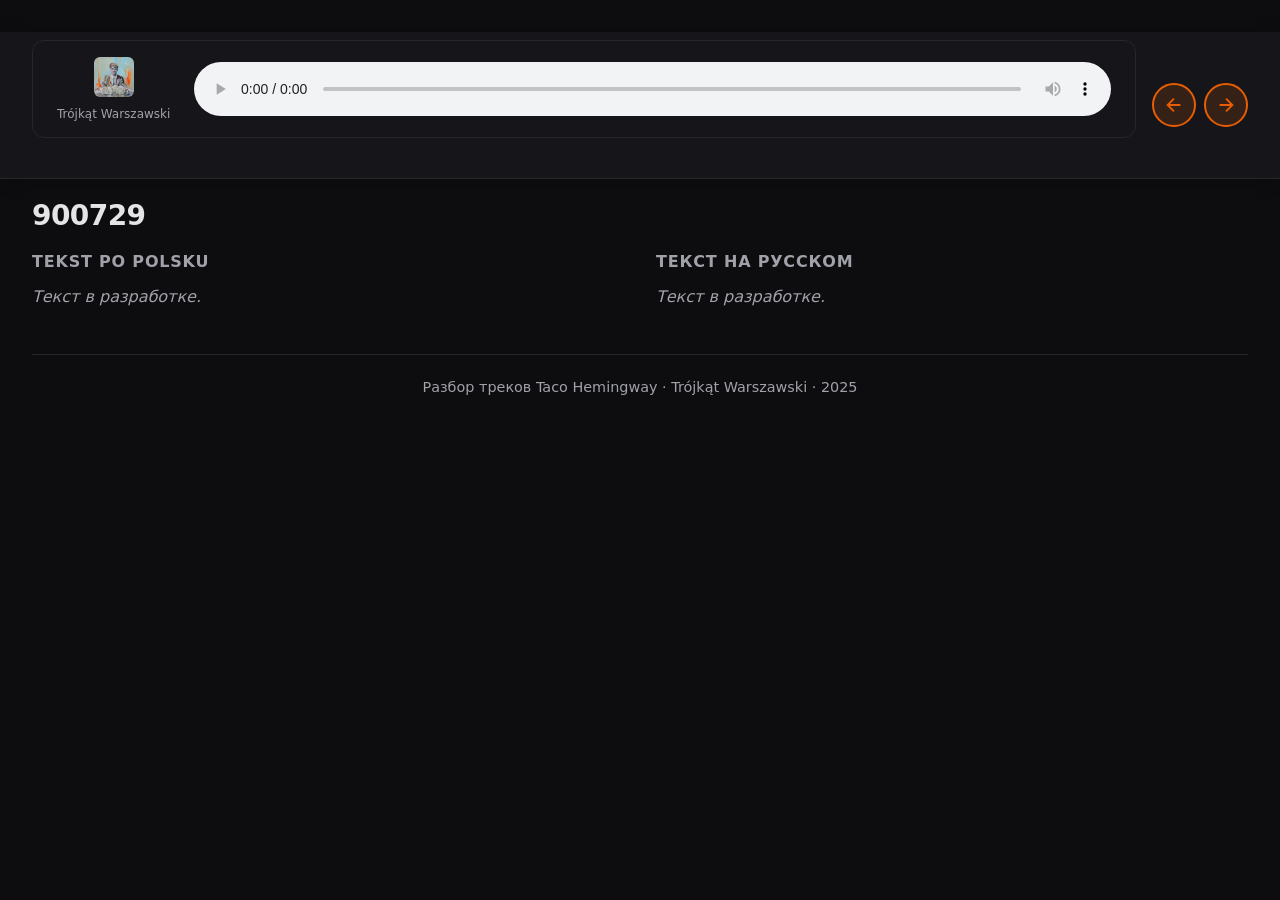
==== 900729.html @ 4ae5fe81 "Разбор треков: альбом, страницы треков, парные строки PL/RU, футер, мобильная вёрстка Made-with: Cur" ====
<!DOCTYPE html>
<html lang="ru">
<head>
  <meta charset="UTF-8">
  <meta name="viewport" content="width=device-width, initial-scale=1.0">
  <title>900729 — Разбор треков</title>
  <link rel="stylesheet" href="styles.css">
</head>
<body class="view-both">
  <section class="track-section visible" style="display: block;">
    <header class="track-top-bar">
      <div class="player-bar player-bar-inline">
        <div class="player-album-block">
          <div class="player-album-art">
            <img src="trojkat%20warszawski/Ok%C5%82adka%20-%20Geniusz%20Piotr%20Dudek.jpg" alt="Обложка">
          </div>
          <a href="album.html" class="track-album-link">Trójkąt Warszawski</a>
        </div>
        <div class="player-controls">
          <audio controls style="max-width: 100%; flex: 1;">
            <source src="trojkat%20warszawski/07%20-%20Taco%20Hemingway%20-%20900729%20-%202024%20Remaster.mp3" type="audio/mpeg">
          </audio>
        </div>
      </div>
      <nav class="track-nav" aria-label="Навигация по трекам">
        <a href="mieso.html" class="nav-arrow nav-arrow-left" aria-label="Предыдущий трек">
          <svg viewBox="0 0 24 24" fill="none" stroke="currentColor" stroke-width="2"><path d="M19 12H5M12 19l-7-7 7-7"/></svg>
        </a>
        <a href="album.html" class="nav-arrow nav-arrow-right" aria-label="К альбому">
          <svg viewBox="0 0 24 24" fill="none" stroke="currentColor" stroke-width="2"><path d="M5 12h14M12 5l7 7-7 7"/></svg>
        </a>
      </nav>
    </header>
    <div class="track-content-main">
    <h1 class="track-page-title">900729</h1>
    <div class="content-wrapper">
      <div class="lyrics-columns">
        <div class="lyrics-column"><h3>Tekst po polsku</h3><p class="lyrics-placeholder">Текст в разработке.</p></div>
        <div class="lyrics-column"><h3>Текст на русском</h3><p class="lyrics-placeholder">Текст в разработке.</p></div>
      </div>
    </div>
    </div>
    <footer class="site-footer">
      <p>Разбор треков Taco Hemingway · Trójkąt Warszawski · 2025</p>
    </footer>
  </section>
</body>
</html>
---- styles.css ----
* {
  margin: 0;
  padding: 0;
  box-sizing: border-box;
}

:root {
  --bg-dark: #0d0d0f;
  --bg-card: #16161a;
  /* Trójkąt Warszawski: оранжевые акценты с обложки */
  --accent: #e85d04;
  --accent-dim: rgba(232, 93, 4, 0.15);
  --text: #e4e4e7;
  --text-muted: #a1a1aa;
  --border: #27272a;
}

body {
  font-family: 'Segoe UI', system-ui, -apple-system, sans-serif;
  background: var(--bg-dark);
  color: var(--text);
  min-height: 100vh;
  overflow-x: hidden;
}

/* Landing */
.landing {
  position: relative;
  min-height: 100vh;
  display: flex;
  align-items: center;
  justify-content: center;
  padding: 2rem;
  position: relative;
  transition: opacity 0.6s ease, transform 0.6s ease;
}

.landing.hidden {
  opacity: 0;
  pointer-events: none;
  position: absolute;
  top: 0;
  left: 0;
  right: 0;
  transform: translateX(-100%);
}

.landing-content {
  display: flex;
  gap: 4rem;
  align-items: center;
  max-width: 1100px;
  margin-right: 5rem;
}

.rapper-photo img {
  width: 360px;
  height: 450px;
  object-fit: cover;
  border-radius: 12px;
  box-shadow: 0 20px 60px rgba(0,0,0,0.5);
}

.landing-text {
  max-width: 420px;
}

.landing-text h1 {
  font-size: 2.2rem;
  font-weight: 700;
  margin-bottom: 1rem;
  letter-spacing: -0.02em;
}

.landing-text p {
  color: var(--text-muted);
  line-height: 1.7;
  margin-bottom: 0.8rem;
}

/* Круглые стрелки */
.nav-arrow {
  position: absolute;
  top: 50%;
  transform: translateY(-50%);
  width: 64px;
  height: 64px;
  border-radius: 50%;
  border: 2px solid var(--accent);
  background: var(--accent-dim);
  color: var(--accent);
  cursor: pointer;
  display: flex;
  align-items: center;
  justify-content: center;
  transition: background 0.3s, transform 0.3s;
}

.nav-arrow:hover {
  background: var(--accent);
  color: white;
  transform: translateY(-50%) scale(1.05);
}

.nav-arrow svg {
  width: 28px;
  height: 28px;
}

.nav-arrow-right {
  right: 3rem;
}

.nav-arrow-left {
  left: 3rem;
}

/* Страница альбома */
.album-page {
  min-height: 100vh;
  display: none;
  flex-direction: column;
  align-items: center;
  justify-content: center;
  padding: 2rem;
  position: relative;
  opacity: 0;
  transform: translateX(60px);
  transition: opacity 0.7s ease, transform 0.7s ease;
}

.album-page.visible {
  display: flex;
  opacity: 1;
  transform: translateX(0);
}

.album-content {
  display: flex;
  gap: 4rem;
  align-items: flex-start;
  max-width: 1100px;
  margin: 0 5rem;
}

.album-cover img {
  width: 360px;
  height: 360px;
  object-fit: cover;
  border-radius: 12px;
  box-shadow: 0 20px 60px rgba(0, 0, 0, 0.5);
}

.album-info {
  flex: 1;
  min-width: 0;
}

.album-title {
  font-size: 2rem;
  font-weight: 700;
  line-height: 1.2;
  margin-bottom: 1rem;
  letter-spacing: -0.02em;
}

.album-subtitle {
  font-size: 1.1rem;
  font-weight: 500;
  color: var(--text-muted);
}

.album-description {
  color: var(--text-muted);
  line-height: 1.7;
  margin-bottom: 2rem;
}

.track-list {
  display: grid;
  grid-template-columns: 1fr 1fr;
  gap: 0.5rem 3rem;
}

/* Порядок: сначала столбец 1–4, потом столбец 5–7 */
.track-list-by-column {
  display: flex;
  gap: 3rem;
  flex-wrap: wrap;
}
.track-list-col {
  display: flex;
  flex-direction: column;
  gap: 0.5rem;
}
.track-num {
  color: var(--text-muted);
  font-weight: 600;
  margin-right: 0.35rem;
}

.track-link {
  color: var(--accent);
  text-decoration: none;
  padding: 0.3rem 0;
  transition: color 0.2s;
}

.track-link:hover {
  color: var(--text);
  text-decoration: underline;
}

/* Футер на странице альбома */
.site-footer {
  margin-top: 3rem;
  padding-top: 1.5rem;
  border-top: 1px solid var(--border);
  text-align: center;
  color: var(--text-muted);
  font-size: 0.9rem;
}
.site-footer p {
  margin: 0;
}

/* Блок с курсивом перед текстом песни — размер как у текста трека */
.lyrics-note {
  font-style: italic;
  color: var(--text-muted);
  font-size: 1rem;
  line-height: 2;
  margin: 0;
  padding: 1rem 1.25rem;
  background: var(--bg-card);
  border-left: 3px solid var(--accent);
  border-radius: 0 8px 8px 0;
}

/* Два блока примечаний: польский и русский */
.notes-block {
  margin-bottom: 1.5rem;
}
.note-block {
  margin-bottom: 1rem;
}
.note-block:last-child {
  margin-bottom: 0;
}
.note-label {
  font-size: 0.8rem;
  font-weight: 600;
  color: var(--text-muted);
  text-transform: uppercase;
  letter-spacing: 0.06em;
  margin-bottom: 0.35rem;
}
.note-block .lyrics-note {
  margin-bottom: 0;
}

/* Смысловые части текста — отступ между куплетом, бриджем и т.д. */
.lyrics-part {
  margin-top: 1.5rem;
}
.lyrics-part:first-child {
  margin-top: 0;
}

/* Переключатель режима: только PL / только RU / оба */
.view-toggles {
  display: flex;
  gap: 0.5rem;
  margin-bottom: 1.25rem;
  flex-wrap: wrap;
}
.view-toggle {
  padding: 0.5rem 1rem;
  font-size: 0.9rem;
  border: 1px solid var(--border);
  background: var(--bg-card);
  color: var(--text-muted);
  border-radius: 8px;
  cursor: pointer;
  transition: background 0.2s, color 0.2s, border-color 0.2s;
}
.view-toggle:hover {
  color: var(--text);
  border-color: var(--text-muted);
}
.view-toggle.active {
  background: var(--accent-dim);
  color: var(--accent);
  border-color: var(--accent);
}
body.view-pol .note-ru,
body.view-ru .note-pl {
  display: none;
}
body.view-pol .lyrics-column-ru,
body.view-ru .lyrics-column-pl {
  display: none;
}
body.view-pol .lyrics-line-ru,
body.view-ru .lyrics-line-pl {
  display: none;
}
body.view-pol .lyrics-columns,
body.view-ru .lyrics-columns {
  grid-template-columns: 1fr;
  max-width: 42rem;
  margin-left: auto;
  margin-right: auto;
  width: 100%;
}
body.view-pol .lyrics-line-pair,
body.view-ru .lyrics-line-pair {
  grid-template-columns: 1fr;
}
body.view-pol .lyrics-paired-headers,
body.view-ru .lyrics-paired-headers {
  grid-template-columns: 1fr;
}
body.view-pol .lyrics-line-pl {
  border-right: none;
  padding-right: 0;
  margin-right: 0;
}
body.view-ru .lyrics-line-ru {
  padding-left: 0;
}

/* Track section */
.track-section {
  position: relative;
  min-height: 100vh;
  padding: 2rem;
  opacity: 0;
  transform: translateX(60px);
  transition: opacity 0.7s ease, transform 0.7s ease;
}

.track-section.visible {
  opacity: 1;
  transform: translateX(0);
  display: block;
}

.track-section {
  padding-bottom: 2rem;
}

.track-content-main {
  max-width: 100%;
  padding-top: 0.25rem;
}

.lyrics-main {
  flex: 1;
  min-width: 0;
}

/* Верхняя панель: на всю ширину секции, липкая при прокрутке */
.track-top-bar {
  display: flex;
  flex-direction: row;
  align-items: stretch;
  gap: 1rem;
  flex-wrap: wrap;
  position: sticky;
  top: 0;
  z-index: 100;
  width: calc(100% + 4rem);
  margin-left: -2rem;
  margin-right: -2rem;
  margin-bottom: 1rem;
  padding: 0.5rem 1rem;
  padding-left: 2rem;
  padding-right: 2rem;
  background: var(--bg-card);
  border-bottom: 1px solid var(--border);
  box-shadow: 0 2px 16px rgba(0, 0, 0, 0.2);
  min-height: 52px;
}

/* Блок обложки + кликабельное название альбома */
.player-album-block {
  display: flex;
  flex-direction: column;
  align-items: center;
  gap: 0.25rem;
  flex-shrink: 0;
  justify-content: center;
}
.player-album-block .track-album-link {
  font-size: 0.75rem;
  color: var(--text-muted);
  text-decoration: none;
  white-space: nowrap;
  max-width: 100%;
  overflow: hidden;
  text-overflow: ellipsis;
}
.player-album-block .track-album-link:hover {
  color: var(--accent);
}

/* Плеер и стрелки одного размера по высоте, в одном стиле */
.player-bar-inline {
  flex: 1;
  min-width: 0;
  margin-bottom: 0;
  padding: 0.2rem 0;
  min-height: 52px;
  display: flex;
  align-items: center;
  gap: 0.75rem;
}
.player-bar-inline .player-album-art img {
  width: 40px;
  height: 40px;
  border-radius: 6px;
}
.player-bar-inline .player-info {
  display: none;
}
.player-bar-inline .player-controls {
  flex: 1;
  min-width: 0;
}

.track-top-bar .track-nav {
  display: flex;
  justify-content: center;
  align-items: center;
  gap: 0.5rem;
  margin: 0;
  padding: 0;
  flex-shrink: 0;
  min-height: 52px;
}
.track-top-bar .track-nav .nav-arrow {
  position: static;
  transform: none;
  width: 44px;
  height: 44px;
  border: 2px solid var(--accent);
  background: var(--accent-dim);
  color: var(--accent);
  border-radius: 50%;
}
.track-top-bar .track-nav .nav-arrow svg {
  width: 22px;
  height: 22px;
}
.track-top-bar .track-nav .nav-arrow:hover {
  background: var(--accent);
  color: white;
  border-color: var(--accent);
  transform: scale(1.05);
}

.track-page-title {
  font-size: 1.75rem;
  font-weight: 700;
  margin-bottom: 1.25rem;
  letter-spacing: -0.02em;
  color: var(--text);
}

.track-section {
  display: none;
}

body.track-view .track-section {
  display: block;
}


/* Плеер */
.player-bar {
  display: flex;
  align-items: center;
  gap: 1.5rem;
  position: relative;
  background: var(--bg-card);
  border: 1px solid var(--border);
  border-radius: 12px;
  padding: 1rem 1.5rem;
  margin-bottom: 2rem;
  max-width: 100%;
}

.player-album-art img {
  width: 56px;
  height: 56px;
  border-radius: 8px;
  object-fit: cover;
}

.player-controls {
  display: flex;
  align-items: center;
  gap: 1rem;
  flex: 1;
}

.player-btn {
  width: 44px;
  height: 44px;
  border-radius: 50%;
  border: none;
  background: var(--accent);
  color: white;
  cursor: pointer;
  display: flex;
  align-items: center;
  justify-content: center;
  transition: background 0.2s, transform 0.2s;
}

.player-btn:hover {
  background: #f48c06;
  transform: scale(1.05);
}

.player-btn svg {
  width: 22px;
  height: 22px;
}

.icon-play.hidden,
.icon-pause.hidden {
  display: none;
}

.player-info {
  display: flex;
  flex-direction: column;
  gap: 0.2rem;
  align-items: flex-start;
}

.track-title {
  font-weight: 600;
  font-size: 1rem;
}

.album-button {
  margin-top: 0.15rem;
  padding: 0;
  border: none;
  background: transparent;
  color: var(--text-muted);
  font-size: 0.85rem;
  display: inline-flex;
  align-items: center;
  gap: 0.25rem;
  cursor: pointer;
}

.album-button:hover {
  color: var(--accent);
}

.album-button-caret {
  font-size: 0.7rem;
}

/* Выпадающее окно альбома в плеере */
.album-dropdown {
  position: absolute;
  top: 100%;
  right: 1.5rem;
  margin-top: 0.75rem;
  width: 220px;
  background: var(--bg-card);
  border: 1px solid var(--border);
  border-radius: 10px;
  box-shadow: 0 18px 40px rgba(0, 0, 0, 0.5);
  opacity: 0;
  transform: translateY(4px);
  pointer-events: none;
  transition: opacity 0.2s ease, transform 0.2s ease;
  z-index: 20;
}

.album-dropdown.open {
  opacity: 1;
  transform: translateY(0);
  pointer-events: auto;
}

.album-dropdown-header {
  padding: 0.75rem 0.9rem;
  border-bottom: 1px solid var(--border);
  font-size: 0.75rem;
  text-transform: uppercase;
  letter-spacing: 0.08em;
  color: var(--text-muted);
}

.album-dropdown-tracks {
  padding: 0.4rem 0.9rem 0.6rem;
  display: flex;
  flex-direction: column;
  gap: 0.2rem;
}

.album-dropdown .track-link {
  font-size: 0.9rem;
  padding: 0.25rem 0;
}

/* Контент: колонки + справочник */
.content-wrapper {
  display: flex;
  gap: 2rem;
  align-items: flex-start;
}

.lyrics-columns {
  flex: 1;
  display: grid;
  grid-template-columns: 1fr 1fr;
  gap: 2rem;
  min-width: 0;
}

/* Парные строки: польский и русский друг напротив друга, строка в строку */
.lyrics-paired {
  display: flex;
  flex-direction: column;
  gap: 0;
  min-width: 0;
}
.lyrics-paired-headers {
  display: grid;
  grid-template-columns: 1fr 1fr;
  gap: 2rem;
  margin-bottom: 1rem;
}
.lyrics-paired-headers h3 {
  font-size: 1rem;
  font-weight: 600;
  color: var(--text-muted);
  margin: 0;
  text-transform: uppercase;
  letter-spacing: 0.05em;
}
.lyrics-line-pair {
  display: grid;
  grid-template-columns: 1fr 1fr;
  gap: 2rem;
  align-items: start;
  min-width: 0;
  padding: 0.5rem 0;
  border-bottom: 1px solid rgba(255, 255, 255, 0.06);
}
.lyrics-line-pair:last-child {
  border-bottom: none;
}
/* На десктопе: левая колонка — польский, правая — русский, тонкий разделитель */
.lyrics-line-pl {
  padding-right: 1rem;
  border-right: 1px solid rgba(255, 255, 255, 0.08);
  margin-right: -1px;
}
.lyrics-line-ru {
  padding-left: 1rem;
}
.lyrics-line-pl,
.lyrics-line-ru {
  min-width: 0;
}
.lyrics-line-pl p,
.lyrics-line-ru p {
  margin: 0;
  font-size: 1rem;
  line-height: 1.75;
}
.lyrics-line-pair p + p {
  margin-top: 0.5rem;
}

.lyrics-column h3 {
  font-size: 1rem;
  font-weight: 600;
  color: var(--text-muted);
  margin-bottom: 1rem;
  text-transform: uppercase;
  letter-spacing: 0.05em;
}

.lyrics-text {
  font-size: 1rem;
  line-height: 2;
}

.lyrics-text p {
  margin-bottom: 0.5rem;
}

/* Ключевые слова — фон в прямоугольнике */
.keyword {
  background: var(--accent-dim);
  color: var(--accent);
  padding: 0.15em 0.4em;
  border-radius: 4px;
  cursor: pointer;
  transition: background 0.2s, color 0.2s;
}

.keyword:hover {
  background: var(--accent);
  color: white;
}

/* Справочная панель (как Genius) — липкая, с отступом от верха, увеличенный размер */
/* Справка: top и max-height задаются в JS по высоте хедера (fallback — до выполнения скрипта) */
.reference-panel {
  width: 400px;
  flex-shrink: 0;
  align-self: flex-start;
  position: sticky;
  top: 6rem;
  max-height: calc(100vh - 7rem);
  z-index: 50;
  background: var(--bg-card);
  border: 1px solid var(--border);
  border-radius: 12px;
  overflow: hidden;
  opacity: 0;
  transform: translateX(20px);
  pointer-events: none;
  transition: opacity 0.3s, transform 0.3s;
}

.reference-panel.open {
  opacity: 1;
  transform: translateX(0);
  pointer-events: auto;
}

.reference-header {
  display: flex;
  justify-content: space-between;
  align-items: center;
  padding: 1rem 1.25rem;
  border-bottom: 1px solid var(--border);
}

.reference-header h4 {
  font-size: 0.9rem;
  font-weight: 600;
  color: var(--text-muted);
  text-transform: uppercase;
  letter-spacing: 0.05em;
}
.reference-header h4.reference-phrase {
  text-transform: none;
  letter-spacing: 0;
  color: var(--accent);
  font-size: 1.1rem;
}

.close-reference {
  width: 28px;
  height: 28px;
  border: none;
  background: transparent;
  color: var(--text-muted);
  font-size: 1.5rem;
  cursor: pointer;
  line-height: 1;
  padding: 0;
  transition: color 0.2s;
}

.close-reference:hover {
  color: var(--text);
}

.reference-content {
  padding: 1.25rem;
  overflow-y: auto;
  max-height: 420px;
}

.reference-placeholder {
  color: var(--text-muted);
  font-size: 0.9rem;
}

.reference-content h5 {
  font-size: 1rem;
  margin-bottom: 0.5rem;
  color: var(--accent);
}

.reference-content p {
  font-size: 0.9rem;
  line-height: 1.6;
  color: var(--text-muted);
  margin-bottom: 1rem;
}
.reference-content p:last-child {
  margin-bottom: 0;
}
.reference-quote {
  border-left: 4px solid var(--accent);
  padding-left: 1rem;
  margin: 1rem 0;
  font-size: 0.9rem;
  line-height: 1.6;
  color: var(--text-muted);
  font-style: italic;
}
.reference-content .reference-quote + .reference-video,
.reference-content p + .reference-video {
  margin-top: 1rem;
}

.reference-video {
  margin-top: 1rem;
  position: relative;
  padding-bottom: 56.25%;
  height: 0;
  overflow: hidden;
}

.reference-video iframe {
  position: absolute;
  top: 0;
  left: 0;
  width: 100%;
  height: 100%;
  border-radius: 8px;
}

.reference-video-link {
  display: inline-block;
  margin-top: 0.5rem;
  font-size: 0.85rem;
  color: var(--accent);
  text-decoration: none;
}
.reference-video-link:hover {
  text-decoration: underline;
}

.track-album-link {
  font-size: 0.85rem;
  color: var(--text-muted);
  text-decoration: none;
  margin-top: 0.15rem;
}

.track-album-link:hover {
  color: var(--accent);
}

.track-nav {
  display: flex;
  justify-content: space-between;
  align-items: center;
  margin-top: 2rem;
  padding: 0 1rem;
}

/* Фиксированные кнопки навигации — всегда в зоне видимости */
.nav-arrow-fixed {
  position: fixed;
  left: 1.5rem;
  top: 50%;
  transform: translateY(-50%);
  z-index: 100;
}
.nav-arrow-fixed:hover {
  transform: translateY(-50%) scale(1.05);
}
.track-nav-fixed {
  position: fixed;
  bottom: 1.5rem;
  left: 50%;
  transform: translateX(-50%);
  margin-top: 0;
  padding: 0.5rem 1rem;
  gap: 2rem;
  background: var(--bg-card);
  border: 1px solid var(--border);
  border-radius: 999px;
  box-shadow: 0 8px 32px rgba(0, 0, 0, 0.4);
  z-index: 100;
}
.track-nav-fixed .nav-arrow {
  position: static;
  transform: none;
}
.track-nav-fixed .nav-arrow:hover {
  transform: scale(1.05);
}

.lyrics-placeholder {
  color: var(--text-muted);
  font-style: italic;
}

/* Адаптив */
@media (max-width: 900px) {
  .landing-content,
  .album-content {
    flex-direction: column;
    margin-right: 0;
    margin: 0;
  }

  .rapper-photo img {
    width: 280px;
    height: 350px;
  }

  .album-cover img {
    width: 280px;
    height: 280px;
  }

  .track-list {
    grid-template-columns: 1fr;
  }

  .nav-arrow-right {
    right: 1.5rem;
  }

  .nav-arrow-left {
    left: 1.5rem;
  }

  .lyrics-columns {
    grid-template-columns: 1fr;
  }

  .lyrics-line-pair,
  .lyrics-paired-headers {
    grid-template-columns: 1fr;
  }

  /* На мобильном: пара = один блок, польская строка сразу над русской, визуально одна группа */
  .lyrics-line-pair {
    gap: 0.5rem;
    background: rgba(255, 255, 255, 0.03);
    border-radius: 8px;
    padding: 0.6rem 0.75rem;
    margin-bottom: 0.5rem;
    border-bottom: none;
    border: 1px solid rgba(255, 255, 255, 0.06);
  }
  .lyrics-line-pair:last-child {
    border-bottom: 1px solid rgba(255, 255, 255, 0.06);
  }
  /* В паре: сверху польский, снизу русский (порядок в DOM), разделитель между ними */
  .lyrics-line-pair .lyrics-line-pl {
    padding-right: 0;
    padding-bottom: 0.35rem;
    border-right: none;
    border-bottom: 1px solid rgba(255, 255, 255, 0.06);
    margin-right: 0;
  }
  .lyrics-line-pair .lyrics-line-ru {
    padding-left: 0;
    padding-top: 0.35rem;
    color: var(--text-muted);
    font-size: 0.95em;
  }

  .content-wrapper {
    flex-direction: column;
  }

  .reference-panel {
    width: 100%;
    max-height: 300px;
  }

  /* Мобильный хедер: плеер и стрелки в одну линию, компактно */
  .track-section {
    padding-left: 1rem;
    padding-right: 1rem;
    padding-bottom: 1.5rem;
  }
  .track-top-bar {
    flex-wrap: nowrap;
    padding: 0.4rem 0.75rem;
    padding-left: 1rem;
    padding-right: 1rem;
    margin-left: -1rem;
    margin-right: -1rem;
    width: calc(100% + 2rem);
    gap: 0.5rem;
    min-height: 48px;
  }
  .player-bar-inline {
    flex: 1;
    min-width: 0;
    min-height: 48px;
    padding: 0;
    gap: 0.5rem;
  }
  .player-bar-inline .player-album-art img {
    width: 36px;
    height: 36px;
  }
  .player-bar-inline .player-controls audio {
    min-width: 0;
  }
  .track-top-bar .track-nav {
    flex-shrink: 0;
    gap: 0.35rem;
    min-height: 48px;
  }
  .track-top-bar .track-nav .nav-arrow {
    width: 38px;
    height: 38px;
  }
  .track-top-bar .track-nav .nav-arrow svg {
    width: 18px;
    height: 18px;
  }
  .track-page-title {
    font-size: 1.4rem;
    margin-bottom: 1rem;
  }
}

/* Очень узкий экран: ещё компактнее */
@media (max-width: 480px) {
  .track-top-bar {
    padding: 0.35rem 0.5rem;
    padding-left: 0.75rem;
    padding-right: 0.75rem;
    margin-left: -0.75rem;
    margin-right: -0.75rem;
    width: calc(100% + 1.5rem);
    min-height: 44px;
  }
  .player-bar-inline {
    min-height: 44px;
  }
  .player-bar-inline .player-album-art img {
    width: 32px;
    height: 32px;
  }
  /* На очень узком экране название альбома под обложкой скрываем, чтобы влезло */
  .player-bar-inline .track-album-link {
    display: none;
  }
  .track-top-bar .track-nav {
    min-height: 44px;
  }
  .track-top-bar .track-nav .nav-arrow {
    width: 34px;
    height: 34px;
  }
  .track-top-bar .track-nav .nav-arrow svg {
    width: 16px;
    height: 16px;
  }
  .track-section {
    padding-left: 0.75rem;
    padding-right: 0.75rem;
  }
  .view-toggles {
    flex-wrap: wrap;
    gap: 0.35rem;
  }
  .view-toggle {
    padding: 0.35rem 0.6rem;
    font-size: 0.8rem;
  }
}
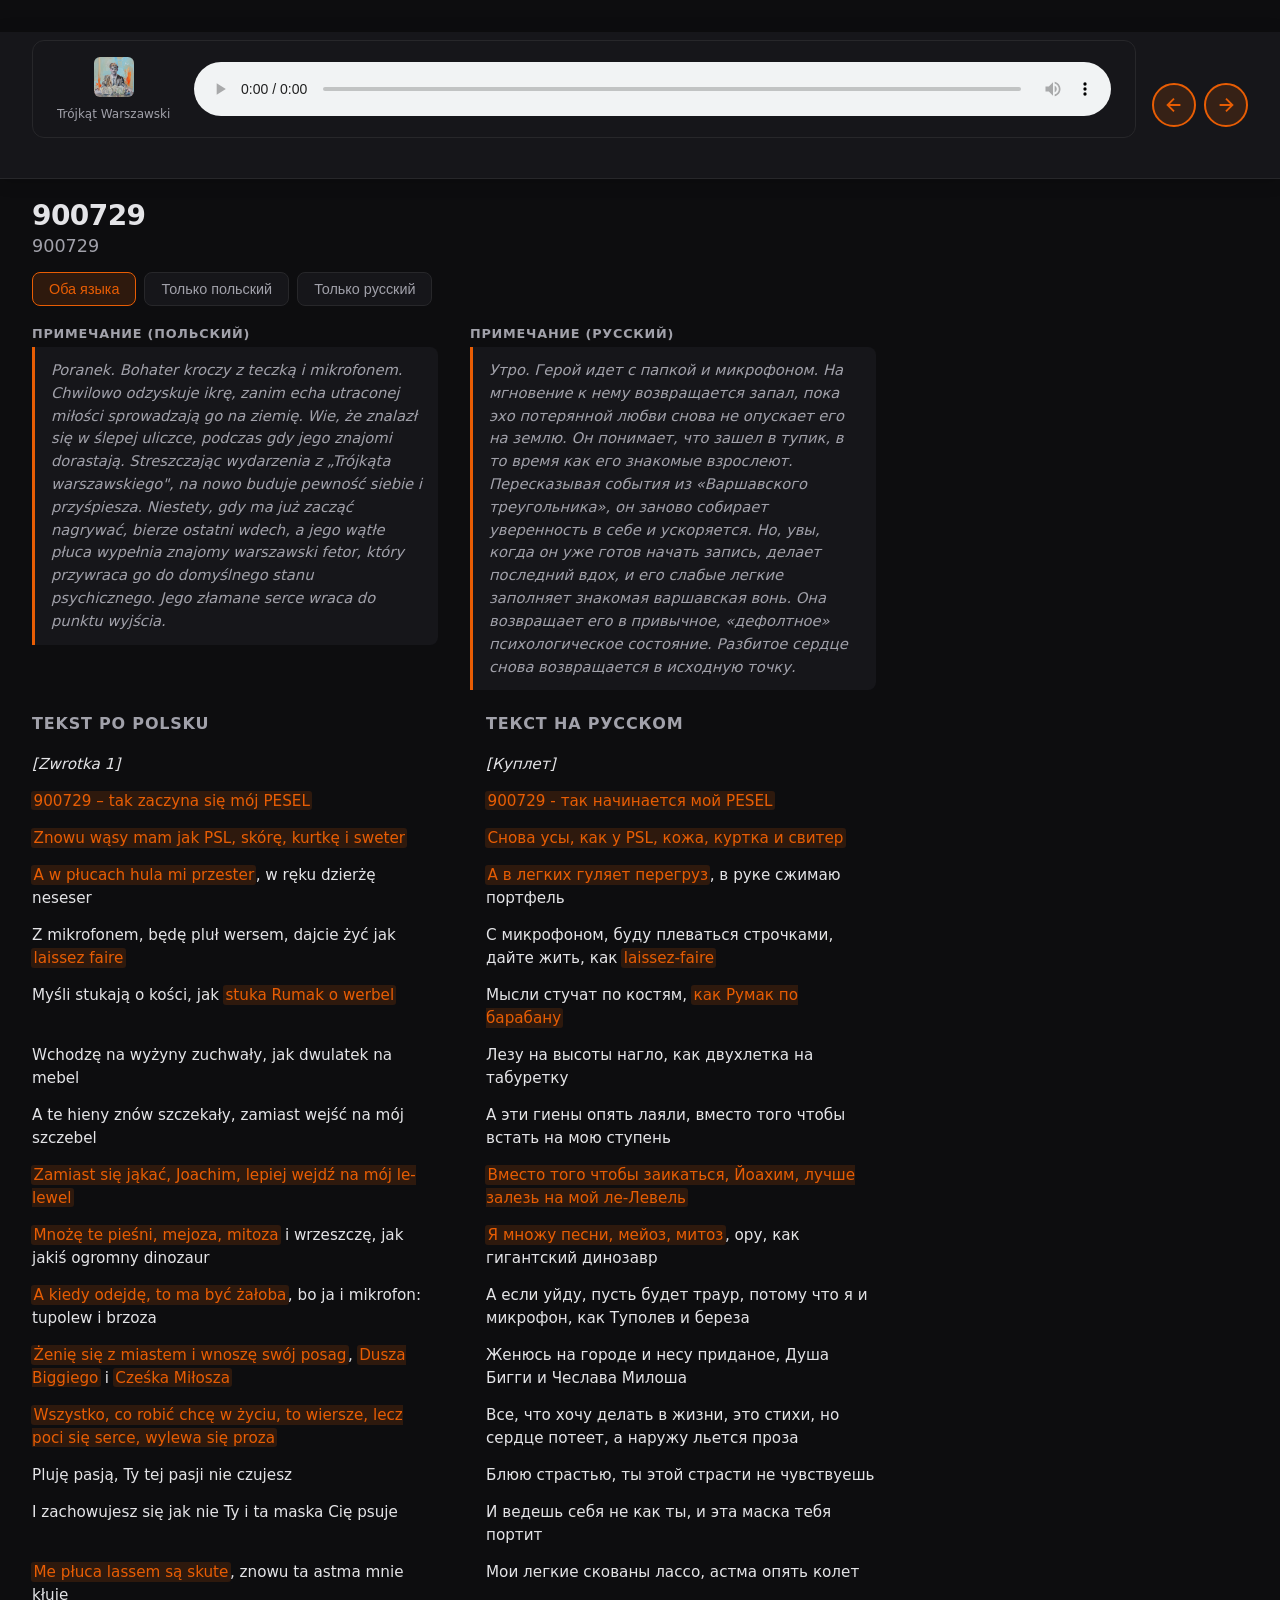
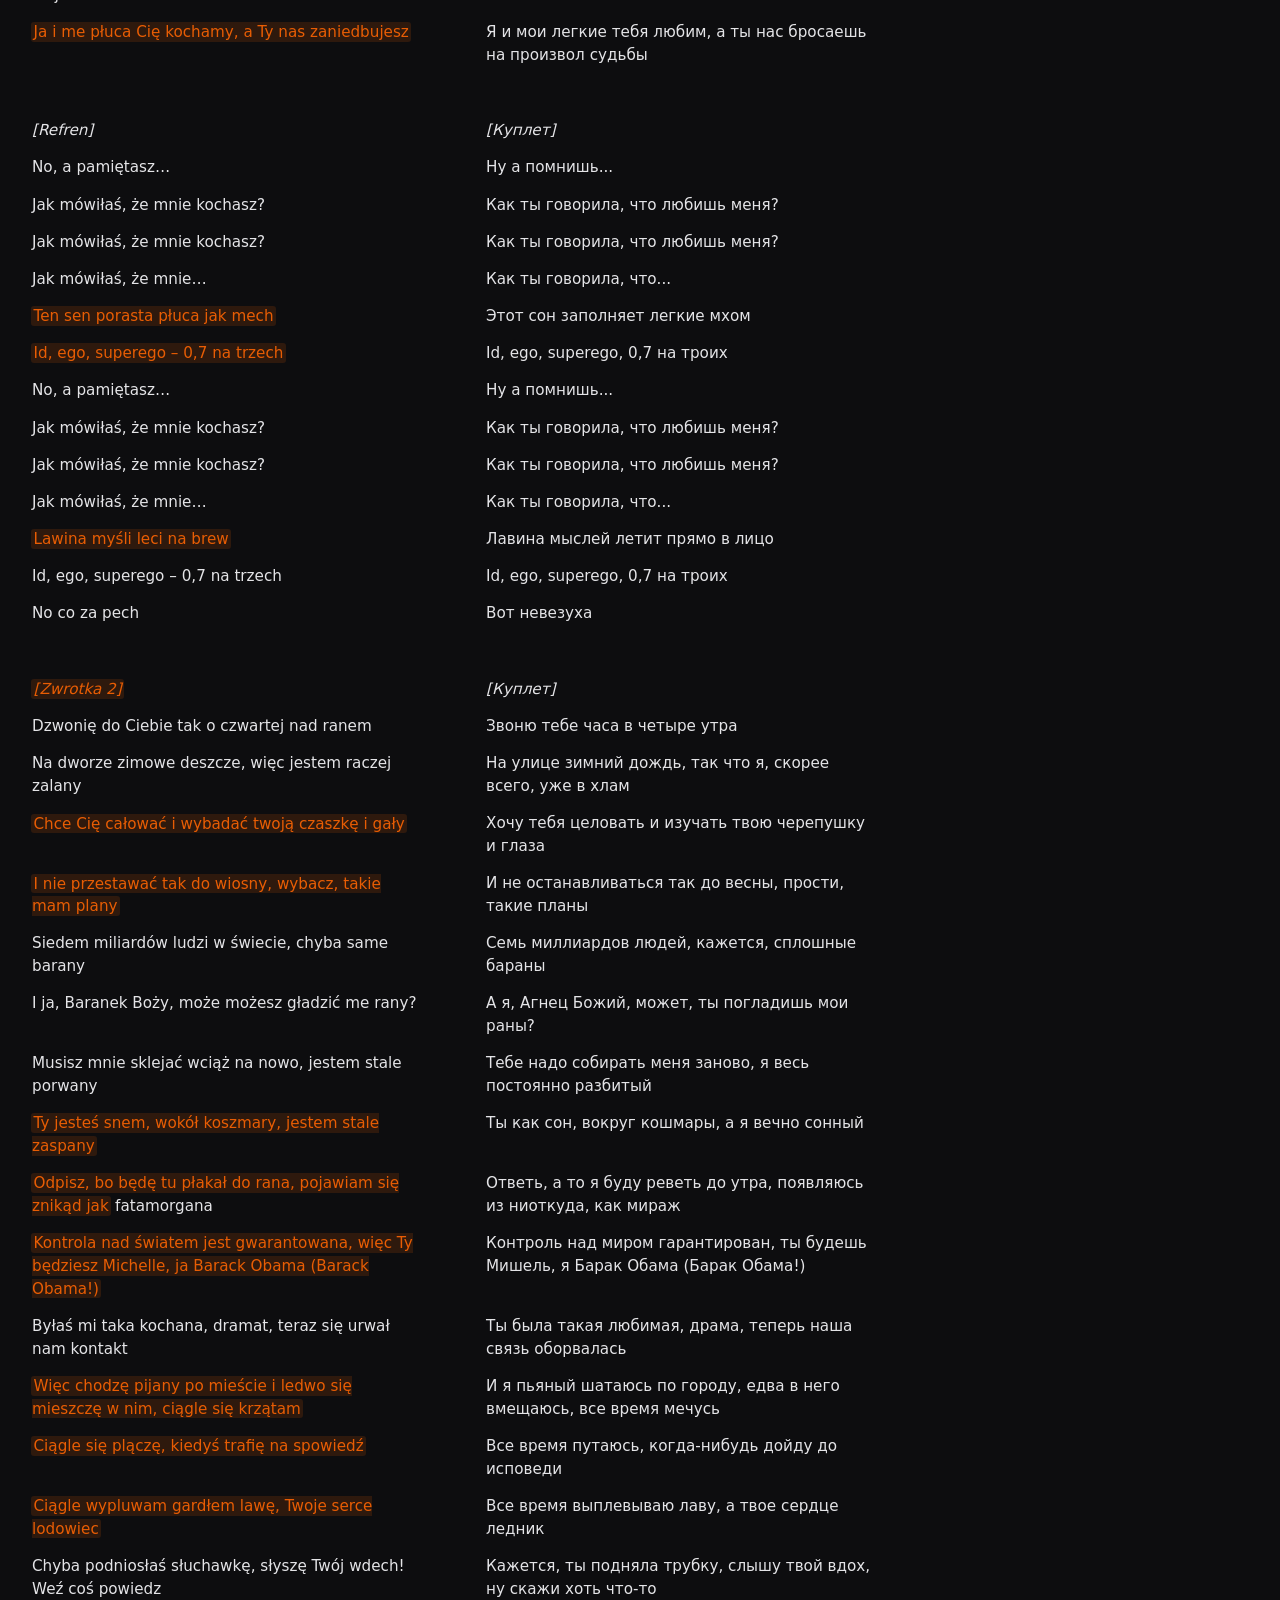
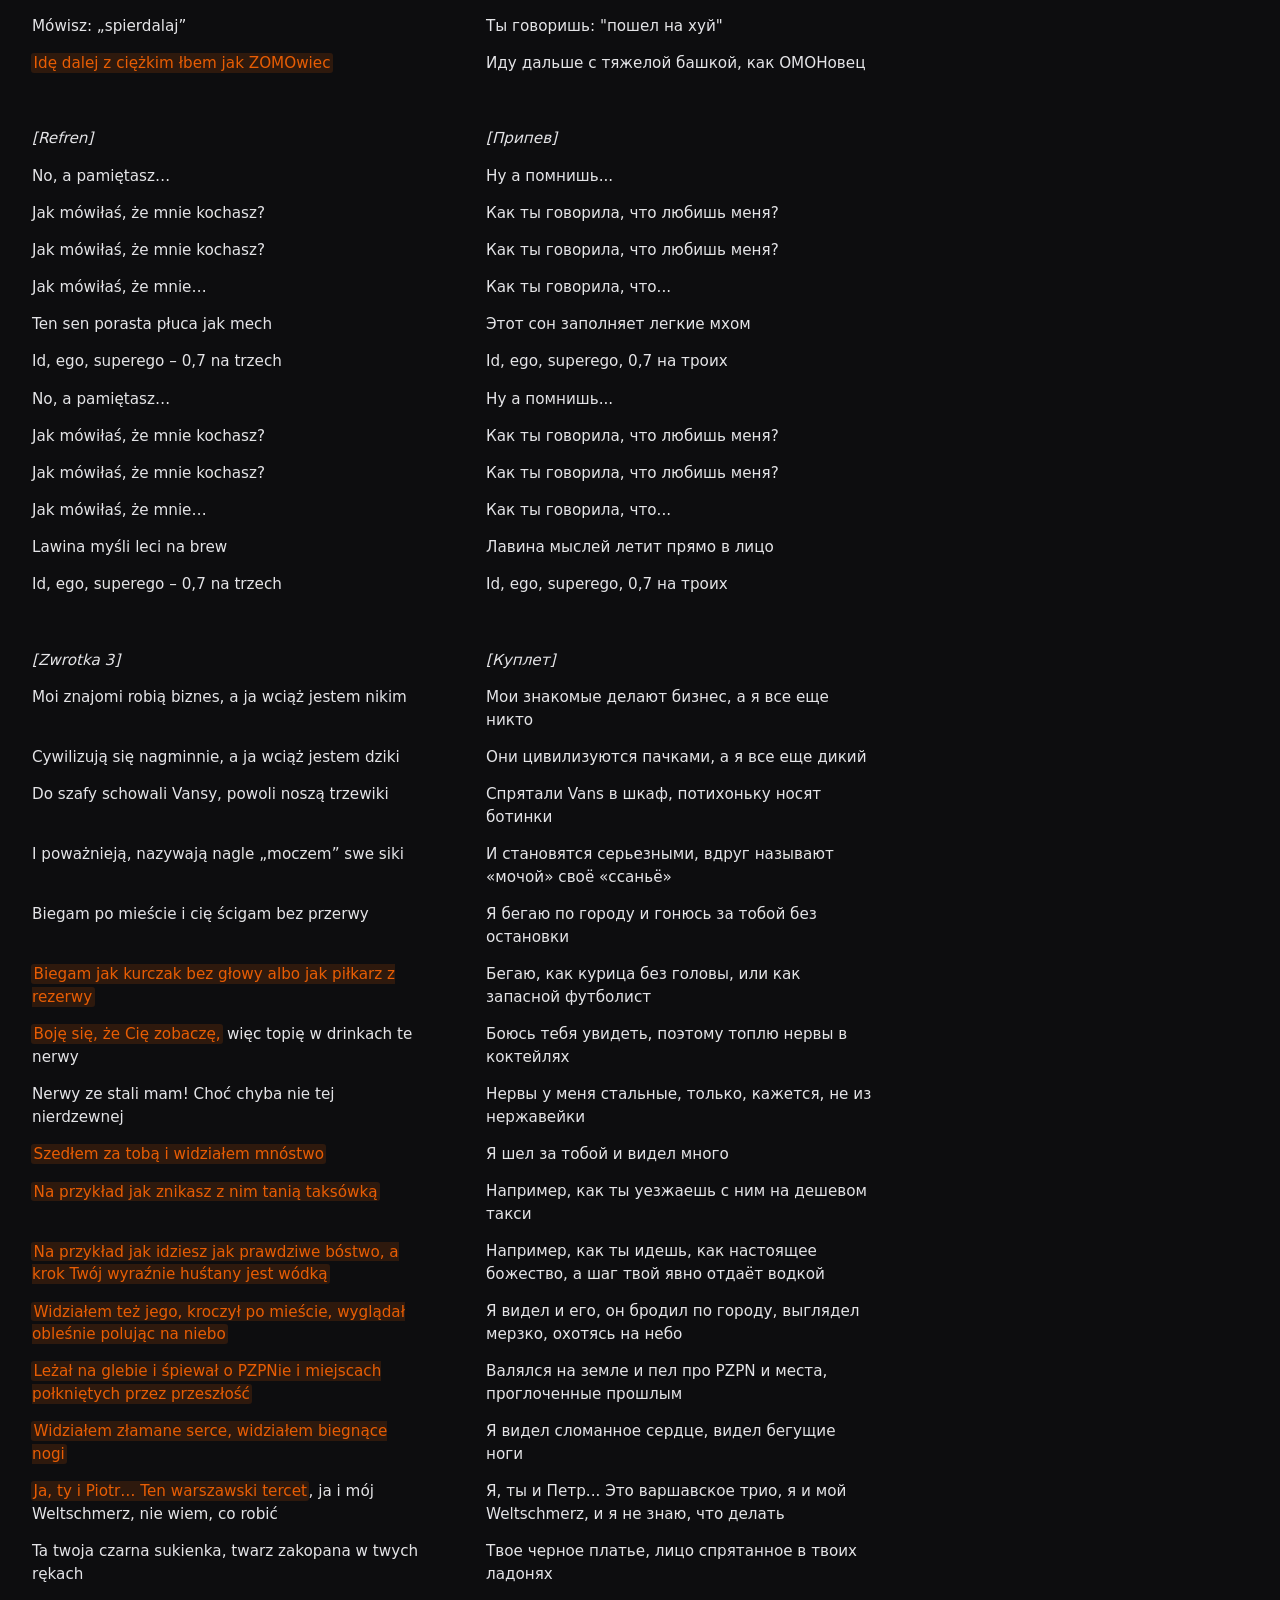
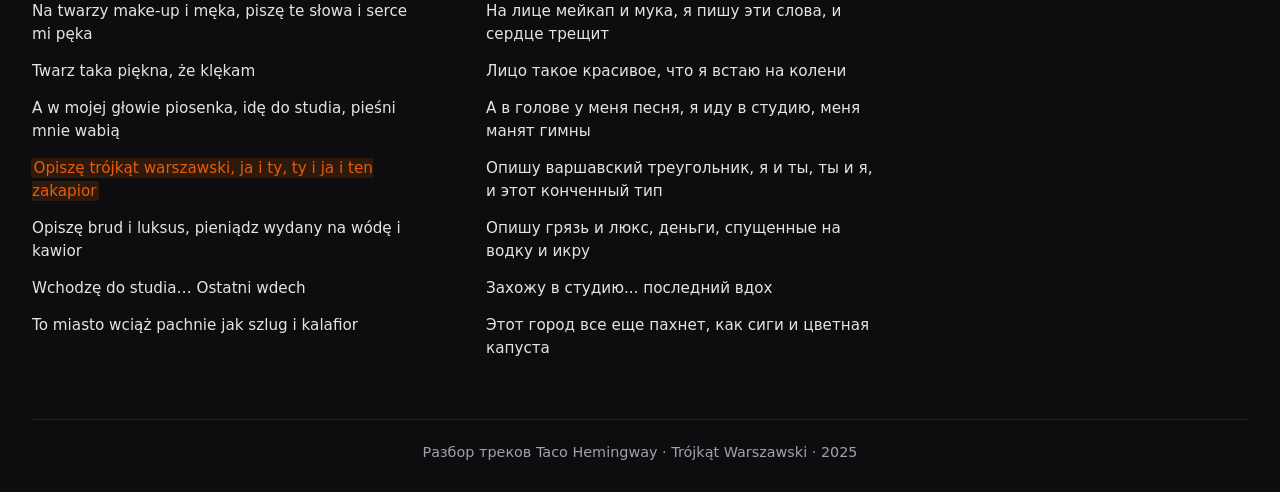
==== commit a129e271: "добавил админку и текст+переводы первого альбома" ====
--- a/900729.html
+++ b/900729.html
@@ -33,16 +33,197 @@
     </header>
     <div class="track-content-main">
     <h1 class="track-page-title">900729</h1>
-    <div class="content-wrapper">
-      <div class="lyrics-columns">
-        <div class="lyrics-column"><h3>Tekst po polsku</h3><p class="lyrics-placeholder">Текст в разработке.</p></div>
-        <div class="lyrics-column"><h3>Текст на русском</h3><p class="lyrics-placeholder">Текст в разработке.</p></div>
+    <p class="track-subtitle">900729</p>
+    <div class="content-wrapper" id="contentWrapper">
+      <div class="lyrics-main">
+        <div class="view-toggles" role="tablist" aria-label="Режим отображения текста">
+          <button type="button" class="view-toggle active" data-view="both" aria-pressed="true">Оба языка</button>
+          <button type="button" class="view-toggle" data-view="pol" aria-pressed="false">Только польский</button>
+          <button type="button" class="view-toggle" data-view="ru" aria-pressed="false">Только русский</button>
+        </div>
+        
+        <div class="notes-block">
+          <div class="note-block note-pl">
+            <h4 class="note-label">Примечание (польский)</h4>
+            <blockquote class="lyrics-note">Poranek. Bohater kroczy z teczką i mikrofonem. Chwilowo odzyskuje ikrę, zanim echa utraconej miłości sprowadzają go na ziemię. Wie, że znalazł się w ślepej uliczce, podczas gdy jego znajomi dorastają. Streszczając wydarzenia z „Trójkąta warszawskiego&quot;, na nowo buduje pewność siebie i przyśpiesza. Niestety, gdy ma już zacząć nagrywać, bierze ostatni wdech, a jego wątłe płuca wypełnia znajomy warszawski fetor, który przywraca go do domyślnego stanu psychicznego. Jego złamane serce wraca do punktu wyjścia.</blockquote>
+          </div>
+          <div class="note-block note-ru">
+            <h4 class="note-label">Примечание (русский)</h4>
+            <blockquote class="lyrics-note">Утро. Герой идет с папкой и микрофоном. На мгновение к нему возвращается запал, пока эхо потерянной любви снова не опускает его на землю. Он понимает, что зашел в тупик, в то время как его знакомые взрослеют. Пересказывая события из «Варшавского треугольника», он заново собирает уверенность в себе и ускоряется. Но, увы, когда он уже готов начать запись, делает последний вдох, и его слабые легкие заполняет знакомая варшавская вонь. Она возвращает его в привычное, «дефолтное» психологическое состояние. Разбитое сердце снова возвращается в исходную точку.</blockquote>
+          </div>
+        </div>
+        <div class="lyrics-columns lyrics-paired" id="lyricsColumns">
+          <div class="lyrics-paired-headers">
+            <h3 class="lyrics-line-pl">Tekst po polsku</h3>
+            <h3 class="lyrics-line-ru">Текст на русском</h3>
+          </div>
+          <div class="lyrics-text" id="lyricsPolish"><div class="lyrics-part">
+<div class="lyrics-line-pair"><div class="lyrics-line-pl"><p><em>[Zwrotka 1]</em></p></div><div class="lyrics-line-ru"><p><em>[Куплет]</em></p></div></div>
+<div class="lyrics-line-pair"><div class="lyrics-line-pl"><p><span class="keyword" data-key="1">900729 – tak zaczyna się mój PESEL</span></p></div><div class="lyrics-line-ru"><p><span class="keyword" data-key="1">900729 - так начинается мой PESEL</span></p></div></div>
+<div class="lyrics-line-pair"><div class="lyrics-line-pl"><p><span class="keyword" data-key="2">Znowu wąsy mam jak PSL, skórę, kurtkę i sweter</span></p></div><div class="lyrics-line-ru"><p><span class="keyword" data-key="2">Снова усы, как у PSL, кожа, куртка и свитер</span></p></div></div>
+<div class="lyrics-line-pair"><div class="lyrics-line-pl"><p><span class="keyword" data-key="3">A w płucach hula mi przester</span>, w ręku dzierżę neseser</p></div><div class="lyrics-line-ru"><p><span class="keyword" data-key="3">А в легких гуляет перегруз</span>, в руке сжимаю портфель</p></div></div>
+<div class="lyrics-line-pair"><div class="lyrics-line-pl"><p>Z mikrofonem, będę pluł wersem, dajcie żyć jak <span class="keyword" data-key="4">laissez faire</span></p></div><div class="lyrics-line-ru"><p>С микрофоном, буду плеваться строчками, дайте жить, как <span class="keyword" data-key="4">laissez-faire</span></p></div></div>
+<div class="lyrics-line-pair"><div class="lyrics-line-pl"><p>Myśli stukają o kości, jak <span class="keyword" data-key="5">stuka Rumak o werbel</span></p></div><div class="lyrics-line-ru"><p>Мысли стучат по костям, <span class="keyword" data-key="5">как Румак по барабану</span></p></div></div>
+<div class="lyrics-line-pair"><div class="lyrics-line-pl"><p>Wchodzę na wyżyny zuchwały, jak dwulatek na mebel</p></div><div class="lyrics-line-ru"><p>Лезу на высоты нагло, как двухлетка на табуретку</p></div></div>
+<div class="lyrics-line-pair"><div class="lyrics-line-pl"><p>A te hieny znów szczekały, zamiast wejść na mój szczebel</p></div><div class="lyrics-line-ru"><p>А эти гиены опять лаяли, вместо того чтобы встать на мою ступень</p></div></div>
+<div class="lyrics-line-pair"><div class="lyrics-line-pl"><p><span class="keyword" data-key="6">Zamiast się jąkać, Joachim, lepiej wejdź na mój le-lewel</span></p></div><div class="lyrics-line-ru"><p><span class="keyword" data-key="6">Вместо того чтобы заикаться, Йоахим, лучше залезь на мой ле-Левель</span></p></div></div>
+<div class="lyrics-line-pair"><div class="lyrics-line-pl"><p><span class="keyword" data-key="7">Mnożę te pieśni, mejoza, mitoza</span> i wrzeszczę, jak jakiś ogromny dinozaur</p></div><div class="lyrics-line-ru"><p><span class="keyword" data-key="7">Я множу песни, мейоз, митоз</span>, ору, как гигантский динозавр</p></div></div>
+<div class="lyrics-line-pair"><div class="lyrics-line-pl"><p><span class="keyword" data-key="8">A kiedy odejdę, to ma być żałoba</span>, bo ja i mikrofon: tupolew i brzoza</p></div><div class="lyrics-line-ru"><p>А если уйду, пусть будет траур, потому что я и микрофон, как Туполев и береза</p></div></div>
+<div class="lyrics-line-pair"><div class="lyrics-line-pl"><p><span class="keyword" data-key="9">Żenię się z miastem i wnoszę swój posag</span>, <span class="keyword" data-key="10">Dusza Biggiego</span> i <span class="keyword" data-key="11">Cześka Miłosza</span></p></div><div class="lyrics-line-ru"><p>Женюсь на городе и несу приданое, Душа Бигги и Чеслава Милоша</p></div></div>
+<div class="lyrics-line-pair"><div class="lyrics-line-pl"><p><span class="keyword" data-key="12">Wszystko, co robić chcę w życiu, to wiersze, lecz poci się serce, wylewa się proza</span></p></div><div class="lyrics-line-ru"><p>Все, что хочу делать в жизни, это стихи, но сердце потеет, а наружу льется проза</p></div></div>
+<div class="lyrics-line-pair"><div class="lyrics-line-pl"><p>Pluję pasją, Ty tej pasji nie czujesz</p></div><div class="lyrics-line-ru"><p>Блюю страстью, ты этой страсти не чувствуешь</p></div></div>
+<div class="lyrics-line-pair"><div class="lyrics-line-pl"><p>I zachowujesz się jak nie Ty i ta maska Cię psuje</p></div><div class="lyrics-line-ru"><p>И ведешь себя не как ты, и эта маска тебя портит</p></div></div>
+<div class="lyrics-line-pair"><div class="lyrics-line-pl"><p><span class="keyword" data-key="13">Me płuca lassem są skute</span>, znowu ta astma mnie kłuje</p></div><div class="lyrics-line-ru"><p>Мои легкие скованы лассо, астма опять колет</p></div></div>
+<div class="lyrics-line-pair"><div class="lyrics-line-pl"><p><span class="keyword" data-key="14">Ja i me płuca Cię kochamy, a Ty nas zaniedbujesz</span></p></div><div class="lyrics-line-ru"><p> Я и мои легкие тебя любим, а ты нас бросаешь на произвол судьбы</p></div></div>
+<div class="lyrics-line-pair"><div class="lyrics-line-pl"><p></p></div><div class="lyrics-line-ru"><p></p></div></div>
+</div>
+<div class="lyrics-part">
+<div class="lyrics-line-pair"><div class="lyrics-line-pl"><p><em>[Refren]</em></p></div><div class="lyrics-line-ru"><p><em>[Куплет]</em></p></div></div>
+<div class="lyrics-line-pair"><div class="lyrics-line-pl"><p>No, a pamiętasz…</p></div><div class="lyrics-line-ru"><p>Ну а помнишь...</p></div></div>
+<div class="lyrics-line-pair"><div class="lyrics-line-pl"><p>Jak mówiłaś, że mnie kochasz?</p></div><div class="lyrics-line-ru"><p>Как ты говорила, что любишь меня?</p></div></div>
+<div class="lyrics-line-pair"><div class="lyrics-line-pl"><p>Jak mówiłaś, że mnie kochasz?</p></div><div class="lyrics-line-ru"><p>Как ты говорила, что любишь меня?</p></div></div>
+<div class="lyrics-line-pair"><div class="lyrics-line-pl"><p>Jak mówiłaś, że mnie…</p></div><div class="lyrics-line-ru"><p>Как ты говорила, что...</p></div></div>
+<div class="lyrics-line-pair"><div class="lyrics-line-pl"><p><span class="keyword" data-key="15">Ten sen porasta płuca jak mech</span></p></div><div class="lyrics-line-ru"><p>Этот сон заполняет легкие мхом</p></div></div>
+<div class="lyrics-line-pair"><div class="lyrics-line-pl"><p><span class="keyword" data-key="16">Id, ego, superego – 0,7 na trzech</span></p></div><div class="lyrics-line-ru"><p>Id, ego, superego, 0,7 на троих</p></div></div>
+<div class="lyrics-line-pair"><div class="lyrics-line-pl"><p>No, a pamiętasz…</p></div><div class="lyrics-line-ru"><p>Ну а помнишь...</p></div></div>
+<div class="lyrics-line-pair"><div class="lyrics-line-pl"><p>Jak mówiłaś, że mnie kochasz?</p></div><div class="lyrics-line-ru"><p>Как ты говорила, что любишь меня?</p></div></div>
+<div class="lyrics-line-pair"><div class="lyrics-line-pl"><p>Jak mówiłaś, że mnie kochasz?</p></div><div class="lyrics-line-ru"><p>Как ты говорила, что любишь меня?</p></div></div>
+<div class="lyrics-line-pair"><div class="lyrics-line-pl"><p>Jak mówiłaś, że mnie…</p></div><div class="lyrics-line-ru"><p>Как ты говорила, что...</p></div></div>
+<div class="lyrics-line-pair"><div class="lyrics-line-pl"><p><span class="keyword" data-key="17">Lawina myśli leci na brew</span></p></div><div class="lyrics-line-ru"><p>Лавина мыслей летит прямо в лицо</p></div></div>
+<div class="lyrics-line-pair"><div class="lyrics-line-pl"><p>Id, ego, superego – 0,7 na trzech</p></div><div class="lyrics-line-ru"><p>Id, ego, superego, 0,7 на троих</p></div></div>
+<div class="lyrics-line-pair"><div class="lyrics-line-pl"><p>No co za pech</p></div><div class="lyrics-line-ru"><p>Вот невезуха</p></div></div>
+<div class="lyrics-line-pair"><div class="lyrics-line-pl"><p></p></div><div class="lyrics-line-ru"><p></p></div></div>
+</div>
+<div class="lyrics-part">
+<div class="lyrics-line-pair"><div class="lyrics-line-pl"><p><em><span class="keyword" data-key="18">[Zwrotka 2]</span></em></p></div><div class="lyrics-line-ru"><p><em>[Куплет]</em></p></div></div>
+<div class="lyrics-line-pair"><div class="lyrics-line-pl"><p>Dzwonię do Ciebie tak o czwartej nad ranem</p></div><div class="lyrics-line-ru"><p>Звоню тебе часа в четыре утра</p></div></div>
+<div class="lyrics-line-pair"><div class="lyrics-line-pl"><p>Na dworze zimowe deszcze, więc jestem raczej zalany</p></div><div class="lyrics-line-ru"><p>На улице зимний дождь, так что я, скорее всего, уже в хлам</p></div></div>
+<div class="lyrics-line-pair"><div class="lyrics-line-pl"><p><span class="keyword" data-key="19">Chce Cię całować i wybadać twoją czaszkę i gały</span></p></div><div class="lyrics-line-ru"><p>Хочу тебя целовать и изучать твою черепушку и глаза</p></div></div>
+<div class="lyrics-line-pair"><div class="lyrics-line-pl"><p><span class="keyword" data-key="20">I nie przestawać tak do wiosny, wybacz, takie mam plany</span></p></div><div class="lyrics-line-ru"><p>И не останавливаться так до весны, прости, такие планы</p></div></div>
+<div class="lyrics-line-pair"><div class="lyrics-line-pl"><p>Siedem miliardów ludzi w świecie, chyba same barany</p></div><div class="lyrics-line-ru"><p>Семь миллиардов людей, кажется, сплошные бараны</p></div></div>
+<div class="lyrics-line-pair"><div class="lyrics-line-pl"><p>I ja, Baranek Boży, może możesz gładzić me rany?</p></div><div class="lyrics-line-ru"><p>А я, Агнец Божий, может, ты погладишь мои раны?</p></div></div>
+<div class="lyrics-line-pair"><div class="lyrics-line-pl"><p>Musisz mnie sklejać wciąż na nowo, jestem stale porwany</p></div><div class="lyrics-line-ru"><p>Тебе надо собирать меня заново, я весь постоянно разбитый</p></div></div>
+<div class="lyrics-line-pair"><div class="lyrics-line-pl"><p><span class="keyword" data-key="21">Ty jesteś snem, wokół koszmary, jestem stale zaspany</span></p></div><div class="lyrics-line-ru"><p>Ты как сон, вокруг кошмары, а я вечно сонный</p></div></div>
+<div class="lyrics-line-pair"><div class="lyrics-line-pl"><p><span class="keyword" data-key="22">Odpisz, bo będę tu płakał do rana, pojawiam się znikąd jak</span> fatamorgana</p></div><div class="lyrics-line-ru"><p>Ответь, а то я буду реветь до утра, появляюсь из ниоткуда, как мираж</p></div></div>
+<div class="lyrics-line-pair"><div class="lyrics-line-pl"><p><span class="keyword" data-key="23">Kontrola nad światem jest gwarantowana, więc Ty będziesz Michelle, ja Barack Obama (Barack Obama!)</span></p></div><div class="lyrics-line-ru"><p>Контроль над миром гарантирован, ты будешь Мишель, я Барак Обама (Барак Обама!)</p></div></div>
+<div class="lyrics-line-pair"><div class="lyrics-line-pl"><p>Byłaś mi taka kochana, dramat, teraz się urwał nam kontakt</p></div><div class="lyrics-line-ru"><p>Ты была такая любимая, драма, теперь наша связь оборвалась</p></div></div>
+<div class="lyrics-line-pair"><div class="lyrics-line-pl"><p><span class="keyword" data-key="24">Więc chodzę pijany po mieście i ledwo się mieszczę w nim, ciągle się krzątam</span></p></div><div class="lyrics-line-ru"><p>И я пьяный шатаюсь по городу, едва в него вмещаюсь, все время мечусь</p></div></div>
+<div class="lyrics-line-pair"><div class="lyrics-line-pl"><p><span class="keyword" data-key="25">Ciągle się plączę, kiedyś trafię na spowiedź</span></p></div><div class="lyrics-line-ru"><p>Все время путаюсь, когда-нибудь дойду до исповеди</p></div></div>
+<div class="lyrics-line-pair"><div class="lyrics-line-pl"><p><span class="keyword" data-key="26">Ciągle wypluwam gardłem lawę, Twoje serce lodowiec</span></p></div><div class="lyrics-line-ru"><p>Все время выплевываю лаву, а твое сердце ледник</p></div></div>
+<div class="lyrics-line-pair"><div class="lyrics-line-pl"><p>Chyba podniosłaś słuchawkę, słyszę Twój wdech! Weź coś powiedz</p></div><div class="lyrics-line-ru"><p>Кажется, ты подняла трубку, слышу твой вдох, ну скажи хоть что-то</p></div></div>
+<div class="lyrics-line-pair"><div class="lyrics-line-pl"><p>Mówisz: „spierdalaj”</p></div><div class="lyrics-line-ru"><p>Ты говоришь: &quot;пошел на хуй&quot;</p></div></div>
+<div class="lyrics-line-pair"><div class="lyrics-line-pl"><p><span class="keyword" data-key="27">Idę dalej z ciężkim łbem jak ZOMOwiec</span></p></div><div class="lyrics-line-ru"><p>Иду дальше с тяжелой башкой, как ОМОНовец</p></div></div>
+<div class="lyrics-line-pair"><div class="lyrics-line-pl"><p></p></div><div class="lyrics-line-ru"><p></p></div></div>
+</div>
+<div class="lyrics-part">
+<div class="lyrics-line-pair"><div class="lyrics-line-pl"><p><em>[Refren]</em></p></div><div class="lyrics-line-ru"><p><em>[Припев]</em></p></div></div>
+<div class="lyrics-line-pair"><div class="lyrics-line-pl"><p>No, a pamiętasz…</p></div><div class="lyrics-line-ru"><p>Ну а помнишь...</p></div></div>
+<div class="lyrics-line-pair"><div class="lyrics-line-pl"><p>Jak mówiłaś, że mnie kochasz?</p></div><div class="lyrics-line-ru"><p>Как ты говорила, что любишь меня?</p></div></div>
+<div class="lyrics-line-pair"><div class="lyrics-line-pl"><p>Jak mówiłaś, że mnie kochasz?</p></div><div class="lyrics-line-ru"><p>Как ты говорила, что любишь меня?</p></div></div>
+<div class="lyrics-line-pair"><div class="lyrics-line-pl"><p>Jak mówiłaś, że mnie…</p></div><div class="lyrics-line-ru"><p>Как ты говорила, что...</p></div></div>
+<div class="lyrics-line-pair"><div class="lyrics-line-pl"><p>Ten sen porasta płuca jak mech</p></div><div class="lyrics-line-ru"><p>Этот сон заполняет легкие мхом</p></div></div>
+<div class="lyrics-line-pair"><div class="lyrics-line-pl"><p>Id, ego, superego – 0,7 na trzech</p></div><div class="lyrics-line-ru"><p>Id, ego, superego, 0,7 на троих</p></div></div>
+<div class="lyrics-line-pair"><div class="lyrics-line-pl"><p>No, a pamiętasz…</p></div><div class="lyrics-line-ru"><p>Ну а помнишь...</p></div></div>
+<div class="lyrics-line-pair"><div class="lyrics-line-pl"><p>Jak mówiłaś, że mnie kochasz?</p></div><div class="lyrics-line-ru"><p>Как ты говорила, что любишь меня?</p></div></div>
+<div class="lyrics-line-pair"><div class="lyrics-line-pl"><p>Jak mówiłaś, że mnie kochasz?</p></div><div class="lyrics-line-ru"><p>Как ты говорила, что любишь меня?</p></div></div>
+<div class="lyrics-line-pair"><div class="lyrics-line-pl"><p>Jak mówiłaś, że mnie…</p></div><div class="lyrics-line-ru"><p>Как ты говорила, что...</p></div></div>
+<div class="lyrics-line-pair"><div class="lyrics-line-pl"><p>Lawina myśli leci na brew</p></div><div class="lyrics-line-ru"><p>Лавина мыслей летит прямо в лицо</p></div></div>
+<div class="lyrics-line-pair"><div class="lyrics-line-pl"><p>Id, ego, superego – 0,7 na trzech</p></div><div class="lyrics-line-ru"><p>Id, ego, superego, 0,7 на троих</p></div></div>
+<div class="lyrics-line-pair"><div class="lyrics-line-pl"><p></p></div><div class="lyrics-line-ru"><p></p></div></div>
+</div>
+<div class="lyrics-part">
+<div class="lyrics-line-pair"><div class="lyrics-line-pl"><p><em>[Zwrotka 3]</em></p></div><div class="lyrics-line-ru"><p><em>[Куплет]</em></p></div></div>
+<div class="lyrics-line-pair"><div class="lyrics-line-pl"><p>Moi znajomi robią biznes, a ja wciąż jestem nikim</p></div><div class="lyrics-line-ru"><p>Мои знакомые делают бизнес, а я все еще никто</p></div></div>
+<div class="lyrics-line-pair"><div class="lyrics-line-pl"><p>Cywilizują się nagminnie, a ja wciąż jestem dziki</p></div><div class="lyrics-line-ru"><p>Они цивилизуются пачками, а я все еще дикий</p></div></div>
+<div class="lyrics-line-pair"><div class="lyrics-line-pl"><p>Do szafy schowali Vansy, powoli noszą trzewiki</p></div><div class="lyrics-line-ru"><p>Спрятали Vans в шкаф, потихоньку носят ботинки</p></div></div>
+<div class="lyrics-line-pair"><div class="lyrics-line-pl"><p>I poważnieją, nazywają nagle „moczem” swe siki</p></div><div class="lyrics-line-ru"><p>И становятся серьезными, вдруг называют «мочой» своё «ссаньё»</p></div></div>
+<div class="lyrics-line-pair"><div class="lyrics-line-pl"><p>Biegam po mieście i cię ścigam bez przerwy</p></div><div class="lyrics-line-ru"><p>Я бегаю по городу и гонюсь за тобой без остановки</p></div></div>
+<div class="lyrics-line-pair"><div class="lyrics-line-pl"><p><span class="keyword" data-key="28">Biegam jak kurczak bez głowy albo jak piłkarz z rezerwy</span></p></div><div class="lyrics-line-ru"><p>Бегаю, как курица без головы, или как запасной футболист</p></div></div>
+<div class="lyrics-line-pair"><div class="lyrics-line-pl"><p><span class="keyword" data-key="29">Boję się, że Cię zobaczę,</span> więc topię w drinkach te nerwy</p></div><div class="lyrics-line-ru"><p>Боюсь тебя увидеть, поэтому топлю нервы в коктейлях</p></div></div>
+<div class="lyrics-line-pair"><div class="lyrics-line-pl"><p>Nerwy ze stali mam! Choć chyba nie tej nierdzewnej</p></div><div class="lyrics-line-ru"><p>Нервы у меня стальные, только, кажется, не из нержавейки</p></div></div>
+<div class="lyrics-line-pair"><div class="lyrics-line-pl"><p><span class="keyword" data-key="30">Szedłem za tobą i widziałem mnóstwo</span></p></div><div class="lyrics-line-ru"><p>Я шел за тобой и видел много</p></div></div>
+<div class="lyrics-line-pair"><div class="lyrics-line-pl"><p><span class="keyword" data-key="31">Na przykład jak znikasz z nim tanią taksówką</span></p></div><div class="lyrics-line-ru"><p>Например, как ты уезжаешь с ним на дешевом такси</p></div></div>
+<div class="lyrics-line-pair"><div class="lyrics-line-pl"><p><span class="keyword" data-key="32">Na przykład jak idziesz jak prawdziwe bóstwo, a krok Twój wyraźnie huśtany jest wódką</span></p></div><div class="lyrics-line-ru"><p>Например, как ты идешь, как настоящее божество, а шаг твой явно отдаёт водкой</p></div></div>
+<div class="lyrics-line-pair"><div class="lyrics-line-pl"><p><span class="keyword" data-key="33">Widziałem też jego, kroczył po mieście, wyglądał obleśnie polując na niebo</span></p></div><div class="lyrics-line-ru"><p>Я видел и его, он бродил по городу, выглядел мерзко, охотясь на небо</p></div></div>
+<div class="lyrics-line-pair"><div class="lyrics-line-pl"><p><span class="keyword" data-key="34">Leżał na glebie i śpiewał o PZPNie i miejscach połkniętych przez przeszłość</span></p></div><div class="lyrics-line-ru"><p>Валялся на земле и пел про PZPN и места, проглоченные прошлым</p></div></div>
+<div class="lyrics-line-pair"><div class="lyrics-line-pl"><p><span class="keyword" data-key="35">Widziałem złamane serce, widziałem biegnące nogi</span></p></div><div class="lyrics-line-ru"><p>Я видел сломанное сердце, видел бегущие ноги</p></div></div>
+<div class="lyrics-line-pair"><div class="lyrics-line-pl"><p><span class="keyword" data-key="36">Ja, ty i Piotr… Ten warszawski tercet</span>, ja i mój Weltschmerz, nie wiem, co robić</p></div><div class="lyrics-line-ru"><p>Я, ты и Петр... Это варшавское трио, я и мой Weltschmerz, и я не знаю, что делать</p></div></div>
+<div class="lyrics-line-pair"><div class="lyrics-line-pl"><p>Ta twoja czarna sukienka, twarz zakopana w twych rękach</p></div><div class="lyrics-line-ru"><p>Твое черное платье, лицо спрятанное в твоих ладонях</p></div></div>
+<div class="lyrics-line-pair"><div class="lyrics-line-pl"><p>Na twarzy make-up i męka, piszę te słowa i serce mi pęka</p></div><div class="lyrics-line-ru"><p>На лице мейкап и мука, я пишу эти слова, и сердце трещит</p></div></div>
+<div class="lyrics-line-pair"><div class="lyrics-line-pl"><p>Twarz taka piękna, że klękam</p></div><div class="lyrics-line-ru"><p>Лицо такое красивое, что я встаю на колени</p></div></div>
+<div class="lyrics-line-pair"><div class="lyrics-line-pl"><p>A w mojej głowie piosenka, idę do studia, pieśni mnie wabią</p></div><div class="lyrics-line-ru"><p>А в голове у меня песня, я иду в студию, меня манят гимны</p></div></div>
+<div class="lyrics-line-pair"><div class="lyrics-line-pl"><p><span class="keyword" data-key="37">Opiszę trójkąt warszawski, ja i ty, ty i ja i ten zakapior</span></p></div><div class="lyrics-line-ru"><p>Опишу варшавский треугольник, я и ты, ты и я, и этот конченный тип</p></div></div>
+<div class="lyrics-line-pair"><div class="lyrics-line-pl"><p>Opiszę brud i luksus, pieniądz wydany na wódę i kawior</p></div><div class="lyrics-line-ru"><p>Опишу грязь и люкс, деньги, спущенные на водку и икру</p></div></div>
+<div class="lyrics-line-pair"><div class="lyrics-line-pl"><p>Wchodzę do studia… Ostatni wdech</p></div><div class="lyrics-line-ru"><p>Захожу в студию... последний вдох</p></div></div>
+<div class="lyrics-line-pair"><div class="lyrics-line-pl"><p>To miasto wciąż pachnie jak szlug i kalafior</p></div><div class="lyrics-line-ru"><p>Этот город все еще пахнет, как сиги и цветная капуста</p></div></div>
+</div></div>
       </div>
-    </div>
+      </div>
+      <aside class="reference-panel" id="referencePanel">
+        <div class="reference-header">
+          <h4 id="referenceTitle">Справка</h4>
+          <button class="close-reference" id="closeReference" aria-label="Закрыть">×</button>
+        </div>
+        <div class="reference-content" id="referenceContent">
+          <p class="reference-placeholder">Кликни на выделенное слово в тексте, чтобы увидеть справку.</p>
+        </div>
+      </aside>
+    
     </div>
     <footer class="site-footer">
       <p>Разбор треков Taco Hemingway · Trójkąt Warszawski · 2025</p>
     </footer>
   </section>
+        <script>
+var referencesPl = {
+  1: { title: "900729 – tak zaczyna się mój PESEL", text: "Nawinięte jako dzięwięćset, siedem, dwa, dziewięć. Co to PESEL nie trzeba tłumaczyć, ale należy zwrócić uwagę na rym w następnym wersie: PSL //czyt. pe-es-el//. Znaczy to mniej więcej tyle, że Taco urodził się 29 lipca 1990 roku, ma zatem 29 lat. Swego rodzaju autobiografia, zdefiniowanie siebie – a więc bliskość z kawałkiem i słuchaczem.", url: "https://genius.com/8613126/Taco-hemingway-900729/900729-tak-zaczyna-sie-moj-pesel" },
+  2: { title: "Znowu wąsy mam jak PSL, skórę, kurtkę i sweter", text: "Jednym z atrybutów posłów PSL zwykły być bujne wąsy. Partia od paru lat usiłuje zdystansować się od tego wizerunku.", url: "https://genius.com/7143159/Taco-hemingway-900729/Znowu-wasy-mam-jak-psl-skore-kurtke-i-sweter" },
+  3: { title: "A w płucach hula mi przester", text: "Przester, czyli Overdrive – efekt gitarowy, którego działanie polega na ścinaniu wierzchołków sygnału elektrycznego z gitary. Właśnie on sprawia, że gitary zyskują agresywne brzmienie. Łączy się to z linijką niżej, gdy Taco pluje w mikrofon dając koncert. Przester w płucach nadaje jemu głosu głośności i agresywnego tonu. Swoją drogą, gdy jesteśmy obok kolumny o bardzo dużej głośności, możemy poczuć w płucach takie jakby wstrząsy.", url: "https://genius.com/8720366/Taco-hemingway-900729/A-w-pucach-hula-mi-przester" },
+  4: { title: "laissez faire", text: "Z fr. “pozwólcie robić”, leseferyzm to sformułowany przez francuskich fizjokratów pogląd filozoficzno-ekonomiczny, głosił wolność jednostki, szczególnie w wymiarze społeczno-ekonomicznym", url: "" },
+  5: { title: "Myśli stukają o kości, jak stuka Rumak o werbel", text: "Producent Taco Hemingway'a", url: "" },
+  6: { title: "Zamiast się jąkać, Joachim, lepiej wejdź na mój le-lewel", text: "Level – z angielskiego poziom, synonim do “szczebla” użytego w poprzednim wersie. Joachim Lelewel – polski historyk, bibliograf, numizmatyk, poliglota, heraldyk i działacz polityczny.", url: "" },
+  7: { title: "Mnożę te pieśni, mejoza, mitoza", text: "Mitoza i mejoza to procesy polegające na podziale komórek u organizmów żywych. W efekcie w miejsce jednego jądra komórkowego powstają odpowiednio dwa i cztery. Namnażaniu ulegają też utwory Taco, gdyż powstaje ich coraz więcej. “Mnożę te PIEŚNI”. Możemy rozpatrywać słowo “pieśni” w znaczeniu piosenek/utworów lub tekstów poetyckich. U Taco tekst jest bardzo ważną częścią utworu, ale jego nośnikiem jest muzyka. Rozpatrujemy utwory jako całość, więc nie widzę sensu w rozdzielaniu tych dwóch składników. Taco tworzy coraz to nowe pieśni, czyli teksty rapowane do ścieżki dźwiękowej, czyli utwory muzyczne :)", url: "https://genius.com/10179910/Taco-hemingway-900729/Mnoze-te-piesni-mejoza-mitoza" },
+  8: { title: "A kiedy odejdę, to ma być żałoba", text: "Ta linijka łączy się z następną. Podobnie jak po katastrofie smoleńskiej nastała żałoba, tak samo Taco życzyłby sobie, żeby po zakończeniu przez niego kariery rapera zapanował smutek.", url: "https://genius.com/10179903/Taco-hemingway-900729/A-kiedy-odejde-to-ma-byc-zaoba" },
+  9: { title: "Żenię się z miastem i wnoszę swój posag", text: "Posag – kapitał, majątek wnoszony mężowi przez żonę przy zawieraniu małżeństwa. Taco namiętnie utożsamia się z Wawą, o której jest cały ten album, i w której mieszka. Jednocześnie inteligentnie nawiązuje do twórczości The Notoriousa i Czesława Miłosza.", url: "https://genius.com/10345464/Taco-hemingway-900729/Zenie-sie-z-miastem-i-wnosze-swoj-posag" },
+  10: { title: "Dusza Biggiego", text: "The Notorious B.I.G., uznany artysta hip-hopowy z Nowego Yorku, zastrzelony 9 marca 1997 roku w niewyjaśnionych dotąd okolicznościach we własnym samochodzie.", url: "https://genius.com/7439748/Taco-hemingway-900729/Dusza-biggiego" },
+  11: { title: "Cześka Miłosza", text: "Czesław Miłosz – wybitny polski poeta i prozaik, tworzył w XX wieku; jego prace charakteryzowały się katastrofizmem oraz wizją apokalipsy; używał w swych utworach wielu metafor", url: "https://genius.com/28542577/Taco-hemingway-900729/Czeska-miosza" },
+  12: { title: "Wszystko, co robić chcę w życiu, to wiersze, lecz poci się s…", text: "Gra słowna na temat poezji i prozy. Taco chce być poetą i tworzyć wiersze, które później stają się tekstami jego utworów. Jednakże, codzienna egzystencja przepełniona jest prozą życia, czyli pewną rutyną i powtarzającymi się emocjami, a więc wylewająca się z serca proza utrudnia tworzenie poezji. Podobny motyw pojawia się w utworze “Podprogowy” Małpy: Mówię wierszem, chociaż otacza mnie proza", url: "https://genius.com/10179920/Taco-hemingway-900729/Wszystko-co-robic-chce-w-zyciu-to-wiersze-lecz-poci-sie-serce-wylewa-sie-proza" },
+  13: { title: "Me płuca lassem są skute", text: "Taco porównuje płuca skute lassem, do ucisku w klatce piersiowej podczas astmy oskrzelowej", url: "https://genius.com/8055884/Taco-hemingway-900729/Me-puca-lassem-sa-skute" },
+  14: { title: "Ja i me płuca Cię kochamy, a Ty nas zaniedbujesz", text: "Zaniedbywać płuca da się jedną czynnością – paląc szlugi.", url: "https://genius.com/10331261/Taco-hemingway-900729/Ja-i-me-puca-cie-kochamy-a-ty-nas-zaniedbujesz" },
+  15: { title: "Ten sen porasta płuca jak mech", text: "Wspomnianym snem jest stan, w którym była kobieta Taco cały czas go kocha. Pokrywa on astmatyczne płuca Taco jak mech, a więc tworzy on warstwę, która dodatkowo utrudnia oddychanie (w sensie metaforycznym), przez co naszemu podmiotowi lirycznemu jest jeszcze trudniej funkcjonować.", url: "https://genius.com/10180091/Taco-hemingway-900729/Ten-sen-porasta-puca-jak-mech" },
+  16: { title: "Id, ego, superego – 0,7 na trzech", text: "a) Na płycie jest 7 utworów, które opisują losy trójki bohaterów b) 0.7l wódki na trzy osoby. c) Nawiązanie do koncepcji psychoanalitycznej Freuda. Id napędza popęd seksualny i agresję, Ego odpowiada za racjonalne myślenie, dzięki czemu dochodzimy do wniosku, że jednak nie warto bić szefa, bo będziemy mieć sprawę w sądzie, a Superego odpowiada za głos sumienia. — “0,7 na trzech” może oznaczać też, że nasz bohater wypił 0,7 sam, a ta trójka to po prostu wspomniane wcześniej trzy części osobowości – id, ego i superego.", url: "https://genius.com/6539162/Taco-hemingway-900729/Id-ego-superego-07-na-trzech" },
+  17: { title: "Lawina myśli leci na brew", text: "Może to sugerować, że z lawiny myśli powstał cios, który trafił w czyjąś brew albo sugeruje jakąś reakcję mimiczną z użyciem brwi np. zdziwienie.", url: "https://genius.com/14182834/Taco-hemingway-900729/Lawina-mysli-leci-na-brew" },
+  18: { title: "[Zwrotka 2]", text: "Z książeczki dołączonej do Trójkąta: “Historia drugiej zwrotki pierwotnie odnosiła się do mojej dziewczyny, do której w listopadzie i grudniu 2014 roku zdarzało mi się przyczłapywać w tęsknocie, często w godzinach nocnych. W tej pierwotnej wersji, mój podmiot liryczny o czwartej nad ranem nie dzwonił, lecz cichutko pukał do drzwi mieszkania. W dalszej zaś części zwrotki prosił nie o odebranie połączenia, lecz o otworzenie tychże drzwi. Kacha otwierała.”", url: "https://genius.com/25778375/Taco-hemingway-900729/Zwrotka-2" },
+  19: { title: "Chce Cię całować i wybadać twoją czaszkę i gały", text: "Podczas pocałunków niektórzy ludzie nie zamykają oczu, co dla niektórych jest oznaką braku zaangażowania w relacje, lub zweryfikowania intencji tej osoby. Taco prawdopodobnie chce odczytać z twarzy i oczu wyżej wymienionej kobiety jak ona zachowuje się podczas pocałunku, co wiele mówi o jej uczuciach do niego. Można odnieść wrażenie, że został przez nią zostawiony, lecz powróciło między nimi to, co było dawniej. Więc pocałunek tej pary jest dla Taco niejako weryfikacją tego co kobieta do niego czuje. W późniejszych wersach raper zdaje się zapomnieć o pierwszych wersach tej zwrotki i skupić się na naprawie tej relacji.", url: "https://genius.com/8808762/Taco-hemingway-900729/Chce-cie-caowac-i-wybadac-twoja-czaszke-i-gay" },
+  20: { title: "I nie przestawać tak do wiosny, wybacz, takie mam plany", text: "Być może chodzi tu o rozpoczęcie grubszych przygotowań (co skutkuje mniejszym oddawaniem się pokusom) do wydania albumu “Umowa o dzieło”, który zaistniał 27 czerwca 2015 roku.", url: "https://genius.com/10394363/Taco-hemingway-900729/I-nie-przestawac-tak-do-wiosny-wybacz-takie-mam-plany" },
+  21: { title: "Ty jesteś snem, wokół koszmary, jestem stale zaspany", text: "Autor porównuje swoją wybranke do snu i mowi, że jest stale zaspany. Innymi słowy ma ciągle ochote na sen, czyli na nią.", url: "https://genius.com/14993424/Taco-hemingway-900729/Ty-jestes-snem-woko-koszmary-jestem-stale-zaspany" },
+  22: { title: "Odpisz, bo będę tu płakał do rana, pojawiam się znikąd jak", text: "Nawiązanie do kilku wersów z “Mięsa” z tego samego albumu, gdzie dziewczyna nie zamierza odpisać do bohatera. https://genius.com/10342520 Nie tylko do mięsa, nawiązanie również do “Marsz, marsz”, też z tego samego albumu. https://genius.com/11612425", url: "https://genius.com/10342582/Taco-hemingway-900729/Odpisz-bo-bede-tu-paka-do-rana-pojawiam-sie-znikad-jak" },
+  23: { title: "Kontrola nad światem jest gwarantowana, więc Ty będziesz Mic…", text: "USA jest jedną z potęg militarnych oraz gospodarczych świata. Barack Obama jest prezydentem Stanów Zjednoczonych, a jako, że panuje tam “system prezydencki”, sprawuje największą funkcję w państwie. Michelle jest “pierwszą damą”, żoną Baracka Obamy. Taco porównuje swój związek z kobietą do amerykańskiej pary prezydenckiej wskazując, że podobnie jak oni nie będą musieli obawiać się obcych czynników, aspektów wpływających na ich relacje.", url: "https://genius.com/7163191/Taco-hemingway-900729/Kontrola-nad-swiatem-jest-gwarantowana-wiec-ty-bedziesz-michelle-ja-barack-obama-barack-obama" },
+  24: { title: "Więc chodzę pijany po mieście i ledwo się mieszczę w nim, ci…", text: "Taco ledwo się mieści w Warszawie, gdyż odwiedza przeróżne lokale, tak że z czasem zaczyna brakować nowych miejsc, w których jeszcze go nie było. Liczba klubów, klubokawiarni i innych tego typu przybytków w Warszawie jest bardzo duża, a więc pokazuje to, że Taco rzeczywiście “ciągle się krząta” i trudno o dzień, w którym nie ma go w jakimś lokalu.", url: "https://genius.com/10180178/Taco-hemingway-900729/Wiec-chodze-pijany-po-miescie-i-ledwo-sie-mieszcze-w-nim-ciagle-sie-krzatam" },
+  25: { title: "Ciągle się plączę, kiedyś trafię na spowiedź", text: "Taco jest ateistą, więc w wyniku zagubienia mógłby w końcu przypadkiem trafić na spowiedź", url: "https://genius.com/12639640/Taco-hemingway-900729/Ciagle-sie-placze-kiedys-trafie-na-spowiedz" },
+  26: { title: "Ciągle wypluwam gardłem lawę, Twoje serce lodowiec", text: "Po raz kolejny pokazany jest kontrast pomiędzy Taco a adresatem jego uczuć. On ma w sobie gorące uczucia, które wyrzuca z siebie jak lawę (może tutaj chodzić również o wkładanie serca w tworzenie nowych rapów), podczas gdy jej serce jest zamrożone, nieczułe na jego starania.", url: "https://genius.com/10180186/Taco-hemingway-900729/Ciagle-wypluwam-gardem-lawe-twoje-serce-lodowiec" },
+  27: { title: "Idę dalej z ciężkim łbem jak ZOMOwiec", text: "ZOMO – Zmotoryzowane Odwody Milicji Obywatelskiej, powołane w 1956 po Poznańskim Czerwcu, do zaprowadzania porządku w sytuacjach wyjątkowych, dsł. “likwidacji zbiorowych naruszeń porządku publicznego” Zomowcy nosili duże, ciężkie kaski, stąd więc porównanie – głowa bohatera jest ciężka, jak gdyby miał taki kask, ale z innego powodu (alkohol).", url: "https://genius.com/7892750/Taco-hemingway-900729/Ide-dalej-z-ciezkim-bem-jak-zomowiec" },
+  28: { title: "Biegam jak kurczak bez głowy albo jak piłkarz z rezerwy", text: "Kurczak z uciętą głową biega w kółko jeszcze przez jakiś czas zanim umrze. To samo tyczy się piłkarzy z rezerw, którym brakuje ogrania i nie bardzo wiedzą co mają robić na boisku. Biegają tam gdzie jest piłka, nie trzymają się pozycji. Bieganie kurczaka jak i piłkarza z rezerwy jest bezcelowe.", url: "https://genius.com/6762822/Taco-hemingway-900729/Biegam-jak-kurczak-bez-gowy-albo-jak-pikarz-z-rezerwy" },
+  29: { title: "Boję się, że Cię zobaczę,", text: "Symptom obłędu bohatera – przemierza miasto w poszukiwaniu utraconej miłości a jednocześnie boi się spotkania z nią. Prawdopodobnie nie jest na nie przygotowany i nie wie co miałoby z niego wyniknąć.", url: "https://genius.com/11043081/Taco-hemingway-900729/Boje-sie-ze-cie-zobacze" },
+  30: { title: "Szedłem za tobą i widziałem mnóstwo", text: "widział mnóstwo rzeczy z bohaterką o których opowiada na wszystkich piosenkach z EP-ki", url: "https://genius.com/35109858/Taco-hemingway-900729/Szedem-za-toba-i-widziaem-mnostwo" },
+  31: { title: "Na przykład jak znikasz z nim tanią taksówką", text: "Powtarzający się w utworach Taco motyw korporacji taksówkarskiej Grosik.", url: "https://genius.com/7439797/Taco-hemingway-900729/Na-przykad-jak-znikasz-z-nim-tania-taksowka" },
+  32: { title: "Na przykład jak idziesz jak prawdziwe bóstwo, a krok Twój wy…", text: "Pijana dziewczyna wspominana w utworze po spożyciu alkoholu nie mogła utrzymać równowagi idąc.", url: "https://genius.com/18248781/Taco-hemingway-900729/Na-przykad-jak-idziesz-jak-prawdziwe-bostwo-a-krok-twoj-wyraznie-hustany-jest-wodka" },
+  33: { title: "Widziałem też jego, kroczył po mieście, wyglądał obleśnie po…", text: "Chodzi tutaj oczywiście o Piotra, którego bardzo często można spotkać na mieście, czy w klubach.", url: "https://genius.com/10394406/Taco-hemingway-900729/Widziaem-tez-jego-kroczy-po-miescie-wyglada-oblesnie-polujac-na-niebo" },
+  34: { title: "Leżał na glebie i śpiewał o PZPNie i miejscach połkniętych p…", text: "Nawiązanie do końcówki utworu “Trójkąt”, który jest opowieścią z perspektywy Piotrka, a w tym utworze cała sytuacja jest przedstawiona z perspektywy Taco. https://www.youtube.com/watch?v=-GzBWsJlDmU", url: "https://genius.com/7892784/Taco-hemingway-900729/Leza-na-glebie-i-spiewa-o-pzpnie-i-miejscach-poknietych-przez-przeszosc" },
+  35: { title: "Widziałem złamane serce, widziałem biegnące nogi", text: "Bardzo możliwe, że Taco, nawiązał tutaj do swojego kawałka “marsz, marsz”, drugiego utworu z albumu “Trójkąt Warszawski”.", url: "https://genius.com/18406860/Taco-hemingway-900729/Widziaem-zamane-serce-widziaem-biegnace-nogi" },
+  36: { title: "Ja, ty i Piotr… Ten warszawski tercet", text: "Taco, jego była i “Piotr” to dokładnie tytułowy trójkąt w Warszawskich klubach.", url: "https://genius.com/12680114/Taco-hemingway-900729/Ja-ty-i-piotr-ten-warszawski-tercet" },
+  37: { title: "Opiszę trójkąt warszawski, ja i ty, ty i ja i ten zakapior", text: "Kilka linijek wyżej mamy wyjaśnienie czym jest Trójkąt Warszawski. Chodzi oczywiście o trójkę bohaterów ukazanych na płycie.", url: "https://genius.com/6384406/Taco-hemingway-900729/Opisze-trojkat-warszawski-ja-i-ty-ty-i-ja-i-ten-zakapior" }
+};
+var referencesRu = {
+  1: { title: "900729 - так начинается мой PESEL", text: "PESEL это польский государственный идентификационный номер человека, что-то вроде местного аналога ИНН/СНИЛС сразу в одном. Его выдают каждому гражданину и он используется почти везде: медицина, документы, банки, госуслуги. В треке Taco говорит: <i>«900729, так начинается мой PESEL»</i>. Первые шесть цифр PESEL обычно кодируют дату рождения в формате год-месяц-день. Поэтому 900729 читается как 29 июля 1990 года.", url: "https://genius.com/8613126/Taco-hemingway-900729/900729-tak-zaczyna-sie-moj-pesel" },
+  2: { title: "Снова усы, как у PSL, кожа, куртка и свитер", text: "PSL это сокращение от Polskie Stronnictwo Ludowe (Польская крестьянская, или Народная партия). Это одна из старых и узнаваемых польских политических сил, исторически связанная с аграрной повесткой и сельским электоратом, а по позиционированию чаще описывается как партия центра или центр-правого профиля. В польской поп-культуре и политическом фольклоре «людовец» (человек из PSL, “ludowcy”) долго считывался как образ традиционного, “деревенского”/провинциального политика старой школы. Отсюда и внешний штамп: солидный мужик, иногда в усах.", url: "https://genius.com/7143159/Taco-hemingway-900729/Znowu-wasy-mam-jak-psl-skore-kurtke-i-sweter" },
+  3: { title: "А в легких гуляет перегруз", text: "Перегруз, то есть overdrive, это гитарный эффект: он работает так, что «срезает» верхушки электрического сигнала с гитары. Именно поэтому звук становится более агрессивным.", url: "https://genius.com/8720366/Taco-hemingway-900729/A-w-pucach-hula-mi-przester" },
+  4: { title: "laissez-faire", text: "С французского «позвольте делать». Лесеферизм это сформулированный французскими физиократами философско-экономический взгляд, который провозглашал свободу личности, особенно в социально-экономической сфере.", url: "" },
+  5: { title: "как Румак по барабану", text: "Битмейкер Taco Hemingway на этом альбоме", url: "" },
+  6: { title: "Вместо того чтобы заикаться, Йоахим, лучше залезь на мой ле-Левель", text: "Level по-английски означает «уровень» и по смыслу это синоним к слову стебель из предыдущей строки, то есть «ступень», «уровень» в иерархии. Дальше Taco использует: он обращается к некоему Йоахиму и вместо обычного «wejdź na mój level» (поднимайся на мой уровень) произносит „le-lewel”, разбивая слово так, чтобы оно прозвучало как фамилия Joachim Lelewel. Йоахим Лелевел это известный польский историк и общественный деятель XIX века: библиограф, нумизмат, полиглот, геральдист и политический активист. Так лирический герой призывает своего оппонента подняться на его уровень, т.е. уровень Лелевела.", url: "" },
+  7: { title: "Я множу песни, мейоз, митоз", text: "Mitoza i mejoza to procesy polegające na podziale komórek u organizmów żywych. W efekcie w miejsce jednego jądra komórkowego powstają odpowiednio dwa i cztery. Namnażaniu ulegają też utwory Taco, gdyż powstaje ich coraz więcej. “Mnożę te PIEŚNI”. Możemy rozpatrywać słowo “pieśni” w znaczeniu piosenek/utworów lub tekstów poetyckich. U Taco tekst jest bardzo ważną częścią utworu, ale jego nośnikiem jest muzyka. Rozpatrujemy utwory jako całość, więc nie widzę sensu w rozdzielaniu tych dwóch składników. Taco tworzy coraz to nowe pieśni, czyli teksty rapowane do ścieżki dźwiękowej, czyli utwory muzyczne :)", url: "https://genius.com/10179910/Taco-hemingway-900729/Mnoze-te-piesni-mejoza-mitoza" }
+};
+  </script>
+  <script src="track.js"></script>
 </body>
 </html>
--- a/styles.css
+++ b/styles.css
@@ -213,6 +213,8 @@
 
 /* Футер на странице альбома */
 .site-footer {
+  display: block;
+  width: 100%;
   margin-top: 3rem;
   padding-top: 1.5rem;
   border-top: 1px solid var(--border);
@@ -228,24 +230,25 @@
 .lyrics-note {
   font-style: italic;
   color: var(--text-muted);
-  font-size: 1rem;
-  line-height: 2;
+  font-size: 0.92rem;
+  line-height: 1.55;
   margin: 0;
-  padding: 1rem 1.25rem;
+  padding: 0.75rem 1rem;
   background: var(--bg-card);
   border-left: 3px solid var(--accent);
   border-radius: 0 8px 8px 0;
 }
 
-/* Два блока примечаний: польский и русский */
+/* Два блока примечаний: польский и русский — рядом как колонки текста */
 .notes-block {
+  display: flex;
+  gap: 2rem;
   margin-bottom: 1.5rem;
+  align-items: flex-start;
 }
 .note-block {
-  margin-bottom: 1rem;
-}
-.note-block:last-child {
-  margin-bottom: 0;
+  flex: 1;
+  min-width: 0;
 }
 .note-label {
   font-size: 0.8rem;
@@ -463,9 +466,15 @@
 .track-page-title {
   font-size: 1.75rem;
   font-weight: 700;
-  margin-bottom: 1.25rem;
+  margin-bottom: 0.25rem;
   letter-spacing: -0.02em;
   color: var(--text);
+}
+
+.track-subtitle {
+  font-size: 1.1rem;
+  color: var(--text-muted);
+  margin: 0 0 1rem 0;
 }
 
 .track-section {
@@ -612,11 +621,25 @@
   padding: 0.25rem 0;
 }
 
-/* Контент: колонки + справочник */
+/* Контент: слева текст, справа панель сносок; футер всегда внизу */
 .content-wrapper {
   display: flex;
+  flex-direction: row;
   gap: 2rem;
   align-items: flex-start;
+  width: 100%;
+  position: relative;
+}
+
+.content-wrapper .lyrics-main {
+  order: 1;
+  flex: 1;
+  min-width: 0;
+}
+
+.content-wrapper .reference-panel {
+  order: 2;
+  flex-shrink: 0;
 }
 
 .lyrics-columns {
@@ -654,17 +677,11 @@
   gap: 2rem;
   align-items: start;
   min-width: 0;
-  padding: 0.5rem 0;
-  border-bottom: 1px solid rgba(255, 255, 255, 0.06);
-}
-.lyrics-line-pair:last-child {
-  border-bottom: none;
-}
-/* На десктопе: левая колонка — польский, правая — русский, тонкий разделитель */
+  padding: 0.2rem 0;
+}
+/* На десктопе: левая колонка — польский, правая — русский */
 .lyrics-line-pl {
   padding-right: 1rem;
-  border-right: 1px solid rgba(255, 255, 255, 0.08);
-  margin-right: -1px;
 }
 .lyrics-line-ru {
   padding-left: 1rem;
@@ -676,11 +693,11 @@
 .lyrics-line-pl p,
 .lyrics-line-ru p {
   margin: 0;
-  font-size: 1rem;
-  line-height: 1.75;
+  font-size: 0.95rem;
+  line-height: 1.5;
 }
 .lyrics-line-pair p + p {
-  margin-top: 0.5rem;
+  margin-top: 0.25rem;
 }
 
 .lyrics-column h3 {
@@ -693,8 +710,8 @@
 }
 
 .lyrics-text {
-  font-size: 1rem;
-  line-height: 2;
+  font-size: 0.95rem;
+  line-height: 1.5;
 }
 
 .lyrics-text p {
@@ -705,8 +722,9 @@
 .keyword {
   background: var(--accent-dim);
   color: var(--accent);
-  padding: 0.15em 0.4em;
-  border-radius: 4px;
+  padding: 0.05em 0.15em;
+  margin: 0 -0.05em;
+  border-radius: 3px;
   cursor: pointer;
   transition: background 0.2s, color 0.2s;
 }
@@ -716,29 +734,28 @@
   color: white;
 }
 
-/* Справочная панель (как Genius) — липкая, с отступом от верха, увеличенный размер */
-/* Справка: top и max-height задаются в JS по высоте хедера (fallback — до выполнения скрипта) */
+/* Справочная панель — sticky-сайдбар, всегда резервирует место */
+/* top и max-height пересчитываются в JS по высоте хедера */
 .reference-panel {
-  width: 400px;
+  width: 340px;
+  min-width: 240px;
   flex-shrink: 0;
   align-self: flex-start;
   position: sticky;
-  top: 6rem;
-  max-height: calc(100vh - 7rem);
-  z-index: 50;
+  top: 80px;
+  max-height: calc(100vh - 90px);
+  overflow-y: auto;
+  visibility: hidden;
+  pointer-events: none;
   background: var(--bg-card);
   border: 1px solid var(--border);
   border-radius: 12px;
-  overflow: hidden;
-  opacity: 0;
-  transform: translateX(20px);
-  pointer-events: none;
-  transition: opacity 0.3s, transform 0.3s;
+  box-shadow: 0 4px 24px rgba(0, 0, 0, 0.35);
+  transition: box-shadow 0.2s;
 }
 
 .reference-panel.open {
-  opacity: 1;
-  transform: translateX(0);
+  visibility: visible;
   pointer-events: auto;
 }
 
@@ -751,17 +768,16 @@
 }
 
 .reference-header h4 {
-  font-size: 0.9rem;
-  font-weight: 600;
-  color: var(--text-muted);
+  font-size: 1rem;
+  font-weight: 700;
+  color: var(--accent);
   text-transform: uppercase;
-  letter-spacing: 0.05em;
+  letter-spacing: 0.04em;
+  line-height: 1.3;
 }
 .reference-header h4.reference-phrase {
   text-transform: none;
   letter-spacing: 0;
-  color: var(--accent);
-  font-size: 1.1rem;
 }
 
 .close-reference {
@@ -782,9 +798,7 @@
 }
 
 .reference-content {
-  padding: 1.25rem;
-  overflow-y: auto;
-  max-height: 420px;
+  padding: 1rem 1.1rem;
 }
 
 .reference-placeholder {
@@ -807,26 +821,40 @@
 .reference-content p:last-child {
   margin-bottom: 0;
 }
-.reference-quote {
-  border-left: 4px solid var(--accent);
-  padding-left: 1rem;
-  margin: 1rem 0;
-  font-size: 0.9rem;
-  line-height: 1.6;
+.reference-quote,
+.reference-content blockquote {
+  border-left: 3px solid var(--accent);
+  padding-left: 0.85rem;
+  margin: 0.75rem 0;
+  font-size: 0.88rem;
+  line-height: 1.55;
   color: var(--text-muted);
   font-style: italic;
 }
-.reference-content .reference-quote + .reference-video,
-.reference-content p + .reference-video {
+.reference-content .reference-quote + .reference-video-wrap,
+.reference-content p + .reference-video-wrap {
   margin-top: 1rem;
 }
 
+.reference-video-wrap {
+  margin-top: 1rem;
+}
+
 .reference-video {
-  margin-top: 1rem;
   position: relative;
-  padding-bottom: 56.25%;
-  height: 0;
+  width: 100%;
+  aspect-ratio: 16 / 9;
   overflow: hidden;
+  border-radius: 8px;
+  background: #111;
+}
+
+/* fallback для старых браузеров без aspect-ratio */
+@supports not (aspect-ratio: 16 / 9) {
+  .reference-video {
+    height: 0;
+    padding-bottom: 56.25%;
+  }
 }
 
 .reference-video iframe {
@@ -835,6 +863,7 @@
   left: 0;
   width: 100%;
   height: 100%;
+  border: none;
   border-radius: 8px;
 }
 
@@ -847,6 +876,15 @@
 }
 .reference-video-link:hover {
   text-decoration: underline;
+}
+
+.reference-image-wrap {
+  margin-top: 1rem;
+}
+.reference-image {
+  max-width: 100%;
+  height: auto;
+  border-radius: 8px;
 }
 
 .track-album-link {
@@ -907,7 +945,7 @@
 }
 
 /* Адаптив */
-@media (max-width: 900px) {
+@media (max-width: 640px) {
   .landing-content,
   .album-content {
     flex-direction: column;
@@ -946,25 +984,16 @@
     grid-template-columns: 1fr;
   }
 
-  /* На мобильном: пара = один блок, польская строка сразу над русской, визуально одна группа */
+  /* На мобильном: пара = один блок, польская строка сразу над русской */
   .lyrics-line-pair {
     gap: 0.5rem;
-    background: rgba(255, 255, 255, 0.03);
-    border-radius: 8px;
     padding: 0.6rem 0.75rem;
     margin-bottom: 0.5rem;
-    border-bottom: none;
-    border: 1px solid rgba(255, 255, 255, 0.06);
-  }
-  .lyrics-line-pair:last-child {
-    border-bottom: 1px solid rgba(255, 255, 255, 0.06);
-  }
-  /* В паре: сверху польский, снизу русский (порядок в DOM), разделитель между ними */
+  }
   .lyrics-line-pair .lyrics-line-pl {
     padding-right: 0;
     padding-bottom: 0.35rem;
     border-right: none;
-    border-bottom: 1px solid rgba(255, 255, 255, 0.06);
     margin-right: 0;
   }
   .lyrics-line-pair .lyrics-line-ru {
@@ -979,8 +1008,15 @@
   }
 
   .reference-panel {
-    width: 100%;
-    max-height: 300px;
+    position: fixed;
+    left: 0.5rem;
+    right: 0.5rem;
+    width: auto;
+    min-width: 0;
+    max-height: 55vh;
+    top: auto;
+    bottom: 0.5rem;
+    border-radius: 12px 12px 8px 8px;
   }
 
   /* Мобильный хедер: плеер и стрелки в одну линию, компактно */
